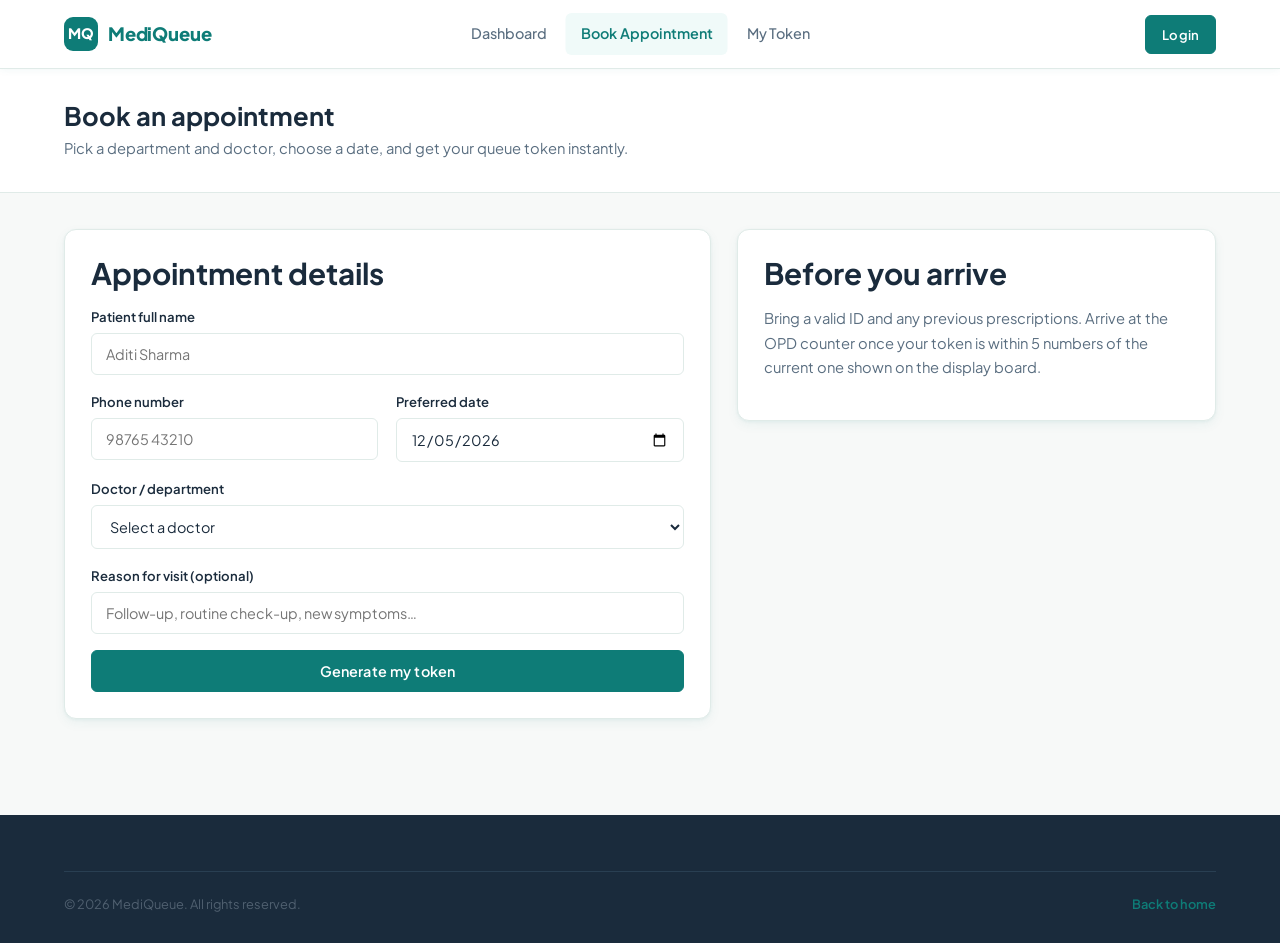
==== book-appointment.html @ f5f32c9e "Initial Commit" ====
<!DOCTYPE html>
<html lang="en">
<head>
<meta charset="UTF-8">
<meta name="viewport" content="width=device-width, initial-scale=1.0">
<title>Book Appointment — MediQueue</title>
<link rel="preconnect" href="https://fonts.googleapis.com">
<link href="https://fonts.googleapis.com/css2?family=IBM+Plex+Mono:wght@500;600;700&family=IBM+Plex+Sans:wght@400;500;600;700&display=swap" rel="stylesheet">
<link rel="stylesheet" href="styles.css">
</head>
<body>

<header class="navbar">
  <div class="container nav-inner">
    <a href="index.html" class="logo">
      <span class="logo-mark">MQ</span>
      MediQueue
    </a>
    <button class="nav-toggle" aria-label="Toggle navigation">
      <svg viewBox="0 0 24 24" fill="none" stroke="currentColor" stroke-width="2"><line x1="3" y1="6" x2="21" y2="6"/><line x1="3" y1="12" x2="21" y2="12"/><line x1="3" y1="18" x2="21" y2="18"/></svg>
    </button>
    <ul class="nav-links">
      <li><a href="dashboard.html">Dashboard</a></li>
      <li><a href="book-appointment.html" class="active">Book Appointment</a></li>
      <li><a href="my-token.html">My Token</a></li>
    </ul>
    <div class="nav-cta">
      <a href="settings.html" class="nav-icon-btn" aria-label="Settings" title="Settings">
        <svg viewBox="0 0 24 24" fill="none" stroke="currentColor" stroke-width="2"><path d="M12 15a3 3 0 100-6 3 3 0 000 6z"/><path d="M19.4 15a1.65 1.65 0 00.33 1.82l.06.06a2 2 0 11-2.83 2.83l-.06-.06a1.65 1.65 0 00-1.82-.33 1.65 1.65 0 00-1 1.51V21a2 2 0 11-4 0v-.09a1.65 1.65 0 00-1-1.51 1.65 1.65 0 00-1.82.33l-.06.06a2 2 0 11-2.83-2.83l.06-.06a1.65 1.65 0 00.33-1.82 1.65 1.65 0 00-1.51-1H3a2 2 0 110-4h.09a1.65 1.65 0 001.51-1 1.65 1.65 0 00-.33-1.82l-.06-.06a2 2 0 112.83-2.83l.06.06a1.65 1.65 0 001.82.33H9a1.65 1.65 0 001-1.51V3a2 2 0 114 0v.09a1.65 1.65 0 001 1.51 1.65 1.65 0 001.82-.33l.06-.06a2 2 0 112.83 2.83l-.06.06a1.65 1.65 0 00-.33 1.82V9a1.65 1.65 0 001.51 1H21a2 2 0 110 4h-.09a1.65 1.65 0 00-1.51 1z"/></svg>
      </a>
      <a href="login.html" class="btn btn-primary btn-sm">Login</a>
    </div>
  </div>
</header>

<div class="app-header">
  <div class="container">
    <h1>Book an appointment</h1>
    <p>Pick a department and doctor, choose a date, and get your queue token instantly.</p>
  </div>
</div>

<div class="app-body">
  <div class="container two-col">

    <div class="panel-card">
      <h2>Appointment details</h2>
      <form id="book-appointment-form">
        <div class="field">
          <label for="patient-name">Patient full name</label>
          <input type="text" id="patient-name" placeholder="Aditi Sharma" required>
        </div>

        <div class="form-grid">
          <div class="field">
            <label for="patient-phone">Phone number</label>
            <input type="tel" id="patient-phone" placeholder="98765 43210">
          </div>
          <div class="field">
            <label for="appointment-date">Preferred date</label>
            <input type="date" id="appointment-date" required>
          </div>
        </div>

        <div class="field">
          <label for="doctor-select">Doctor / department</label>
          <select id="doctor-select" required>
            <option value="">Select a doctor</option>
            <option data-dept="Cardiology">Dr. Anjali Rao — Cardiology</option>
            <option data-dept="Orthopaedics">Dr. Sameer Khanna — Orthopaedics</option>
            <option data-dept="Pediatrics">Dr. Meera Iyer — Pediatrics</option>
            <option data-dept="General Medicine">Dr. Rohan Verma — General Medicine</option>
            <option data-dept="Dermatology">Dr. Nisha Pillai — Dermatology</option>
            <option data-dept="Neurology">Dr. Arjun Kapoor — Neurology</option>
          </select>
        </div>

        <div class="field">
          <label for="visit-reason">Reason for visit (optional)</label>
          <input type="text" id="visit-reason" placeholder="Follow-up, routine check-up, new symptoms…">
        </div>

        <button type="submit" class="btn btn-primary btn-block">Generate my token</button>
      </form>
    </div>

    <div>
      <div id="token-result" class="panel-card" style="display:none;">
        <h2>Your token is ready</h2>
        <div class="token-display">
          <div class="label">QUEUE TOKEN</div>
          <div class="code" id="token-result-code">—</div>
          <div class="sub" id="token-result-doctor">—</div>
          <div class="sub" id="token-result-date">—</div>
        </div>
        <p style="margin-top:16px; font-size:0.85rem;">Keep this token handy — you can look it up any time from the <a href="my-token.html" class="link-teal">My Token</a> page.</p>
      </div>

      <div class="panel-card">
        <h2>Before you arrive</h2>
        <p style="font-size:0.92rem;">Bring a valid ID and any previous prescriptions. Arrive at the OPD counter once your token is within 5 numbers of the current one shown on the display board.</p>
      </div>
    </div>

  </div>
</div>

<footer>
  <div class="container">
    <div class="footer-bottom">
      <span>© 2026 MediQueue. All rights reserved.</span>
      <span><a href="index.html" class="link-teal">Back to home</a></span>
    </div>
  </div>
</footer>

<script src="script.js"></script>
</body>
</html>
---- styles.css ----
/* =========================================================
   MediQueue — Hospital Queue Management System
   Theme: Light Hospitality · Medical Trust
   Palette: Medical Teal + Warm Sage + Soft Amber
   Font: Plus Jakarta Sans (Google Fonts)
   ========================================================= */

@import url('https://fonts.googleapis.com/css2?family=Plus+Jakarta+Sans:wght@300;400;500;600;700;800&display=swap');

:root {
  /* Core Palette */
  --teal:        #0E7C77;
  --teal-dark:   #085E5A;
  --teal-mid:    #17958F;
  --teal-light:  #E6F4F3;
  --teal-soft:   #F0FAF9;
  --sage:        #4CAF8A;
  --sage-light:  #EAF7F0;
  --amber:       #E8A123;
  --amber-dark:  #C07C0A;
  --amber-light: #FEF3DC;
  --ink:         #1A2B3C;
  --ink-70:      rgba(26,43,60,0.70);
  --slate:       #5A6E80;
  --slate-light: #8FA0AE;
  --paper:       #F7F9F8;
  --panel:       #FFFFFF;
  --line:        #E0EBE8;
  --line-dark:   #C8DAD6;
  --danger:      #C0392B;
  --danger-light:#FDECEA;
  --success:     #1E7E5A;
  --success-light:#E6F7EF;

  /* Typography */
  --font: 'Plus Jakarta Sans', -apple-system, BlinkMacSystemFont, 'Segoe UI', sans-serif;

  /* Radii */
  --r-s: 6px;
  --r-m: 12px;
  --r-l: 20px;

  /* Shadows */
  --shadow-sm:   0 1px 3px rgba(14,124,119,0.06), 0 4px 12px rgba(14,124,119,0.06);
  --shadow-md:   0 4px 8px rgba(14,124,119,0.08), 0 16px 32px rgba(14,124,119,0.08);
  --shadow-card: 0 2px 4px rgba(26,43,60,0.05), 0 8px 24px rgba(26,43,60,0.06);
}

/* ===== Reset ===== */
*, *::before, *::after { box-sizing: border-box; }
html { scroll-behavior: smooth; }
body {
  margin: 0;
  background: var(--paper);
  color: var(--ink);
  font-family: var(--font);
  font-size: 15px;
  line-height: 1.6;
  -webkit-font-smoothing: antialiased;
}
img { max-width: 100%; display: block; }
a { color: inherit; text-decoration: none; }
button { font-family: var(--font); }

h1, h2, h3, h4 {
  font-family: var(--font);
  font-weight: 700;
  line-height: 1.2;
  margin: 0 0 0.5em;
  color: var(--ink);
}
h1 { font-size: clamp(1.7rem, 3.5vw, 2.4rem); }
h2 { font-size: clamp(1.35rem, 2.5vw, 1.85rem); }
h3 { font-size: 1.1rem; }
h4 { font-size: 0.95rem; }

p { margin: 0 0 1em; color: var(--slate); max-width: 64ch; line-height: 1.65; }

.container {
  width: 100%;
  max-width: 1200px;
  margin: 0 auto;
  padding: 0 24px;
}

:focus-visible { outline: 2px solid var(--teal); outline-offset: 3px; }

/* ===== Buttons ===== */
.btn {
  display: inline-flex;
  align-items: center;
  justify-content: center;
  gap: 8px;
  font-family: var(--font);
  font-weight: 600;
  font-size: 0.9rem;
  padding: 11px 22px;
  border-radius: var(--r-s);
  border: 1.5px solid transparent;
  cursor: pointer;
  transition: transform 0.12s ease, background 0.15s, box-shadow 0.15s, border-color 0.15s;
  letter-spacing: 0.01em;
  white-space: nowrap;
}
.btn:active { transform: translateY(1px); }
.btn svg { width: 16px; height: 16px; flex-shrink: 0; }

.btn-primary  { background: var(--teal); color: #fff; border-color: var(--teal); }
.btn-primary:hover  { background: var(--teal-dark); border-color: var(--teal-dark); box-shadow: 0 4px 12px rgba(14,124,119,0.25); }

.btn-secondary { background: var(--amber); color: var(--ink); border-color: var(--amber); }
.btn-secondary:hover { background: var(--amber-dark); border-color: var(--amber-dark); box-shadow: 0 4px 12px rgba(232,161,35,0.3); }

.btn-outline { background: transparent; color: var(--teal); border-color: var(--teal); }
.btn-outline:hover { background: var(--teal-light); }

.btn-outline-white { background: transparent; color: #fff; border-color: rgba(255,255,255,0.6); }
.btn-outline-white:hover { background: rgba(255,255,255,0.12); border-color: #fff; }

.btn-ghost { background: transparent; color: var(--slate); border-color: var(--line); }
.btn-ghost:hover { background: var(--paper); border-color: var(--line-dark); color: var(--ink); }

.btn-danger { background: var(--danger); color: #fff; border-color: var(--danger); }
.btn-danger:hover { background: #a53020; }

.btn-block { width: 100%; }
.btn-sm { padding: 8px 16px; font-size: 0.82rem; }
.btn-lg { padding: 14px 28px; font-size: 0.96rem; }

/* ===== Navbar ===== */
.navbar {
  position: sticky;
  top: 0;
  z-index: 100;
  background: #fff;
  border-bottom: 1px solid var(--line);
  box-shadow: 0 1px 8px rgba(14,124,119,0.06);
}
.nav-inner {
  display: flex;
  align-items: center;
  justify-content: space-between;
  height: 68px;
}
.logo {
  display: flex;
  align-items: center;
  gap: 10px;
  font-weight: 800;
  font-size: 1.15rem;
  color: var(--teal);
  letter-spacing: -0.01em;
}
.logo-mark {
  width: 34px; height: 34px;
  border-radius: 9px;
  background: var(--teal);
  color: #fff;
  display: flex; align-items: center; justify-content: center;
  font-weight: 800;
  font-size: 0.9rem;
  flex-shrink: 0;
}
.nav-links {
  display: flex;
  gap: 4px;
  list-style: none;
  margin: 0; padding: 0;
  position: absolute;
  left: 50%; transform: translateX(-50%);
}
.nav-links a {
  color: var(--slate);
  font-size: 0.9rem;
  font-weight: 500;
  padding: 9px 15px;
  border-radius: var(--r-s);
  transition: background 0.15s, color 0.15s;
  display: block;
}
.nav-links a:hover, .nav-links a.active {
  color: var(--teal);
  background: var(--teal-soft);
}
.nav-links a.active { font-weight: 600; }
.nav-cta { display: flex; align-items: center; gap: 10px; }
.nav-user-badge {
  display: flex; align-items: center; gap: 8px;
  background: var(--teal-soft);
  border: 1px solid var(--teal-light);
  border-radius: 999px;
  padding: 5px 12px 5px 6px;
  font-size: 0.82rem;
  font-weight: 600;
  color: var(--teal);
}
.nav-user-badge .avatar-sm {
  width: 24px; height: 24px;
  border-radius: 50%;
  background: var(--teal);
  color: #fff;
  font-size: 0.7rem;
  font-weight: 700;
  display: flex; align-items: center; justify-content: center;
}
.nav-toggle {
  display: none;
  background: none; border: none;
  color: var(--ink); cursor: pointer;
  padding: 6px;
  border-radius: var(--r-s);
}
.nav-toggle svg { width: 24px; height: 24px; display: block; }
.nav-toggle:hover { background: var(--paper); }

@media (max-width: 880px) {
  .nav-links {
    position: fixed;
    top: 68px; left: 0; right: 0;
    transform: none;
    flex-direction: column;
    background: #fff;
    border-bottom: 1px solid var(--line);
    box-shadow: var(--shadow-md);
    display: none;
    padding: 12px 16px 20px;
    z-index: 99;
    gap: 2px;
  }
  .nav-links.open { display: flex; }
  .nav-toggle { display: block; }
}

/* ===== Hero ===== */
.hero {
  background: linear-gradient(135deg, var(--teal-dark) 0%, var(--teal) 55%, var(--teal-mid) 100%);
  color: #fff;
  padding: 88px 0 100px;
  position: relative;
  overflow: hidden;
}
.hero::before {
  content: '';
  position: absolute;
  inset: 0;
  background: url("data:image/svg+xml,%3Csvg width='60' height='60' viewBox='0 0 60 60' xmlns='http://www.w3.org/2000/svg'%3E%3Cg fill='none' fill-rule='evenodd'%3E%3Cg fill='%23ffffff' fill-opacity='0.03'%3E%3Cpath d='M36 34v-4h-2v4h-4v2h4v4h2v-4h4v-2h-4zm0-30V0h-2v4h-4v2h4v4h2V6h4V4h-4zM6 34v-4H4v4H0v2h4v4h2v-4h4v-2H6zM6 4V0H4v4H0v2h4v4h2V6h4V4H6z'/%3E%3C/g%3E%3C/g%3E%3C/svg%3E");
}
.hero-grid {
  display: grid;
  grid-template-columns: 1.1fr 0.9fr;
  gap: 60px;
  align-items: center;
  position: relative;
}
.hero-eyebrow {
  display: inline-flex;
  align-items: center;
  gap: 8px;
  background: rgba(255,255,255,0.12);
  border: 1px solid rgba(255,255,255,0.2);
  border-radius: 999px;
  padding: 5px 14px;
  font-size: 0.78rem;
  font-weight: 600;
  letter-spacing: 0.04em;
  text-transform: uppercase;
  color: rgba(255,255,255,0.9);
  margin-bottom: 22px;
}
.hero h1 {
  color: #fff;
  font-size: clamp(2rem, 4vw, 3rem);
  font-weight: 800;
  line-height: 1.13;
  max-width: 14ch;
  margin-bottom: 18px;
}
.hero h1 span { color: var(--amber); }
.hero .lead {
  color: rgba(255,255,255,0.8);
  font-size: 1rem;
  max-width: 46ch;
  margin-bottom: 32px;
}
.hero-actions { display: flex; gap: 14px; flex-wrap: wrap; }

/* Queue board widget in hero */
.board {
  background: rgba(255,255,255,0.10);
  backdrop-filter: blur(12px);
  border: 1px solid rgba(255,255,255,0.20);
  border-radius: var(--r-m);
  padding: 24px;
  overflow: hidden;
}
.board-header {
  display: flex;
  justify-content: space-between;
  align-items: center;
  margin-bottom: 16px;
  padding-bottom: 12px;
  border-bottom: 1px solid rgba(255,255,255,0.15);
}
.board-label {
  font-size: 0.72rem;
  font-weight: 700;
  letter-spacing: 0.08em;
  text-transform: uppercase;
  color: rgba(255,255,255,0.6);
}
.board-live {
  display: flex; align-items: center; gap: 6px;
  font-size: 0.72rem; font-weight: 600; color: #6EE7B7;
}
.board-live::before {
  content: '';
  width: 7px; height: 7px;
  border-radius: 50%;
  background: #6EE7B7;
  animation: blink 1.4s ease-in-out infinite;
}
@keyframes blink {
  0%,100% { opacity: 1; } 50% { opacity: 0.3; }
}
.board-row {
  display: flex;
  align-items: center;
  justify-content: space-between;
  padding: 12px 0;
  border-top: 1px solid rgba(255,255,255,0.08);
}
.board-row:first-of-type { border-top: none; padding-top: 0; }
.token-chip {
  font-weight: 700;
  font-size: 1.4rem;
  color: var(--amber);
  letter-spacing: 0.02em;
  font-variant-numeric: tabular-nums;
}
.token-meta { text-align: right; }
.token-dept { color: #fff; font-size: 0.85rem; font-weight: 600; }
.token-status { font-size: 0.75rem; color: rgba(255,255,255,0.55); margin-top: 2px; }
.token-status.serving { color: #6EE7B7; }
.token-status.next { color: var(--amber); }

/* ===== How it works ===== */
.steps {
  display: grid;
  grid-template-columns: repeat(4, 1fr);
  gap: 20px;
}
.step-card {
  background: var(--panel);
  border: 1px solid var(--line);
  border-radius: var(--r-m);
  padding: 28px 22px;
  box-shadow: var(--shadow-sm);
  position: relative;
  overflow: hidden;
  transition: transform 0.2s, box-shadow 0.2s;
}
.step-card:hover { transform: translateY(-3px); box-shadow: var(--shadow-md); }
.step-card::before {
  content: '';
  position: absolute;
  top: 0; left: 0; right: 0;
  height: 3px;
  background: linear-gradient(90deg, var(--teal), var(--sage));
}
.step-num {
  width: 40px; height: 40px;
  border-radius: 50%;
  background: var(--teal-light);
  color: var(--teal);
  font-weight: 800;
  font-size: 0.85rem;
  display: flex; align-items: center; justify-content: center;
  margin-bottom: 16px;
}
.step-card h3 { font-size: 1rem; margin-bottom: 8px; color: var(--ink); }
.step-card p { font-size: 0.88rem; margin: 0; }

/* ===== Sections ===== */
section { padding: 80px 0; }
.section-label {
  display: inline-flex;
  align-items: center;
  gap: 8px;
  font-size: 0.75rem;
  font-weight: 700;
  letter-spacing: 0.08em;
  text-transform: uppercase;
  color: var(--teal);
  margin-bottom: 10px;
}
.section-label::before {
  content: '';
  width: 20px; height: 2px;
  background: var(--teal);
  border-radius: 2px;
}
.section-head { margin-bottom: 48px; }
.section-head h2 { color: var(--ink); }
.section-head p { font-size: 1rem; max-width: 56ch; }

.bg-soft { background: var(--paper); }
.bg-teal-soft { background: var(--teal-soft); }
.bg-white { background: #fff; border-top: 1px solid var(--line); border-bottom: 1px solid var(--line); }

/* ===== Doctor Cards ===== */
.doctor-grid {
  display: grid;
  grid-template-columns: repeat(3, 1fr);
  gap: 24px;
}
.doctor-card {
  background: var(--panel);
  border: 1px solid var(--line);
  border-radius: var(--r-m);
  overflow: hidden;
  box-shadow: var(--shadow-card);
  cursor: pointer;
  transition: transform 0.2s, box-shadow 0.2s;
}
.doctor-card:hover { transform: translateY(-4px); box-shadow: var(--shadow-md); }
.doctor-photo {
  height: 180px;
  display: flex; align-items: center; justify-content: center;
  font-weight: 800;
  font-size: 2.2rem;
  position: relative;
}
.doctor-photo.c1 { background: linear-gradient(135deg,#E0F2F1,#B2DFDB); color: var(--teal); }
.doctor-photo.c2 { background: linear-gradient(135deg,#FFF3E0,#FFE0B2); color: #C07C0A; }
.doctor-photo.c3 { background: linear-gradient(135deg,#E8F5E9,#C8E6C9); color: #2E7D32; }
.doctor-photo.c4 { background: linear-gradient(135deg,#EDE7F6,#D1C4E9); color: #5E35B1; }
.doctor-photo.c5 { background: linear-gradient(135deg,#FCE4EC,#F8BBD9); color: #AD1457; }
.doctor-photo.c6 { background: linear-gradient(135deg,#E1F5FE,#B3E5FC); color: #0277BD; }
.doctor-avail-badge {
  position: absolute; top: 12px; right: 12px;
  background: rgba(255,255,255,0.85);
  backdrop-filter: blur(4px);
  border-radius: 999px;
  padding: 3px 10px;
  font-size: 0.7rem;
  font-weight: 600;
  color: var(--success);
  border: 1px solid rgba(30,126,90,0.2);
}
.doctor-body { padding: 18px 20px 20px; }
.doctor-name { font-size: 1rem; font-weight: 700; color: var(--ink); margin-bottom: 2px; }
.doctor-spec { font-size: 0.82rem; color: var(--teal); font-weight: 600; margin-bottom: 10px; }
.doctor-card-desc { font-size: 0.83rem; color: var(--slate); line-height: 1.5; margin-bottom: 12px; }
.doctor-meta {
  display: flex; flex-wrap: wrap; gap: 6px 14px;
  font-size: 0.78rem; color: var(--slate-light);
  border-top: 1px solid var(--line);
  padding-top: 10px;
}
.doctor-meta span { display: flex; align-items: center; gap: 5px; }

/* ===== Doctor Modal ===== */
.modal-overlay {
  position: fixed; inset: 0;
  background: rgba(26,43,60,0.45);
  backdrop-filter: blur(4px);
  display: none;
  align-items: center; justify-content: center;
  padding: 20px;
  z-index: 200;
  animation: fadeIn 0.2s ease;
}
.modal-overlay.open { display: flex; }
@keyframes fadeIn { from { opacity: 0; } to { opacity: 1; } }
.modal-card {
  background: var(--panel);
  border-radius: var(--r-l);
  max-width: 500px; width: 100%;
  box-shadow: 0 24px 64px rgba(26,43,60,0.25);
  overflow: hidden;
  animation: slideUp 0.25s ease;
}
@keyframes slideUp { from { transform: translateY(16px); opacity: 0; } to { transform: translateY(0); opacity: 1; } }
.modal-photo {
  height: 140px;
  display: flex; align-items: center; justify-content: center;
  font-weight: 800; font-size: 3rem;
}
.modal-body { padding: 24px 28px 28px; position: relative; }
.modal-close {
  position: absolute; top: -110px; right: 14px;
  width: 32px; height: 32px;
  border-radius: 50%;
  background: rgba(255,255,255,0.18);
  border: none; color: #fff;
  display: flex; align-items: center; justify-content: center;
  cursor: pointer; z-index: 2;
  transition: background 0.15s;
}
.modal-close:hover { background: rgba(255,255,255,0.3); }
.modal-close svg { width: 16px; height: 16px; }
.modal-doctor-name { font-size: 1.2rem; font-weight: 700; margin-bottom: 2px; }
.modal-doctor-spec { color: var(--teal); font-weight: 600; font-size: 0.88rem; margin-bottom: 14px; }
.modal-bio { font-size: 0.88rem; color: var(--slate); margin-bottom: 16px; }
.modal-meta { display: flex; flex-wrap: wrap; gap: 8px; margin-bottom: 18px; }
.modal-tag {
  background: var(--teal-light);
  color: var(--teal);
  border-radius: 999px;
  padding: 4px 12px;
  font-size: 0.76rem;
  font-weight: 600;
}
.modal-actions { display: flex; gap: 10px; }

/* ===== Testimonials ===== */
.testimonial-grid {
  display: grid;
  grid-template-columns: repeat(3, 1fr);
  gap: 24px;
}
.testimonial-card {
  background: var(--panel);
  border: 1px solid var(--line);
  border-radius: var(--r-m);
  padding: 28px;
  box-shadow: var(--shadow-sm);
  position: relative;
}
.testimonial-card::before {
  content: '"';
  position: absolute;
  top: 14px; right: 20px;
  font-size: 5rem;
  color: var(--teal-light);
  line-height: 1;
  font-weight: 800;
}
.stars { color: var(--amber); font-size: 0.85rem; margin-bottom: 12px; letter-spacing: 2px; }
.testimonial-quote { font-size: 0.93rem; color: var(--ink); line-height: 1.65; margin-bottom: 18px; }
.testimonial-person { display: flex; align-items: center; gap: 12px; }
.avatar {
  width: 40px; height: 40px;
  border-radius: 50%;
  background: var(--teal);
  color: #fff;
  display: flex; align-items: center; justify-content: center;
  font-weight: 700; font-size: 0.82rem;
  flex-shrink: 0;
}
.person-name { font-weight: 700; font-size: 0.88rem; color: var(--ink); }
.person-role { font-size: 0.78rem; color: var(--slate-light); }

/* ===== CTA Band ===== */
.cta-band {
  background: linear-gradient(135deg, var(--teal-dark), var(--teal));
  color: #fff;
  padding: 72px 0;
  text-align: center;
  position: relative;
  overflow: hidden;
}
.cta-band::before {
  content: '';
  position: absolute; inset: 0;
  background: url("data:image/svg+xml,%3Csvg width='60' height='60' viewBox='0 0 60 60' xmlns='http://www.w3.org/2000/svg'%3E%3Cg fill='none' fill-rule='evenodd'%3E%3Cg fill='%23ffffff' fill-opacity='0.04'%3E%3Cpath d='M36 34v-4h-2v4h-4v2h4v4h2v-4h4v-2h-4zm0-30V0h-2v4h-4v2h4v4h2V6h4V4h-4zM6 34v-4H4v4H0v2h4v4h2v-4h4v-2H6zM6 4V0H4v4H0v2h4v4h2V6h4V4H6z'/%3E%3C/g%3E%3C/g%3E%3C/svg%3E");
}
.cta-band h2 { color: #fff; margin-bottom: 12px; font-size: clamp(1.4rem,2.5vw,2rem); position: relative; }
.cta-band p { color: rgba(255,255,255,0.78); margin: 0 auto 28px; position: relative; }
.cta-band .btn { position: relative; }

/* ===== Footer ===== */
footer {
  background: var(--ink);
  color: #A9B7C4;
  padding: 56px 0 28px;
}
.footer-grid {
  display: grid;
  grid-template-columns: 1.4fr 1fr 1fr 1.2fr;
  gap: 36px;
  margin-bottom: 40px;
}
.footer-brand .logo { color: #fff; margin-bottom: 14px; }
.footer-brand p { color: #6E8599; font-size: 0.88rem; max-width: 28ch; }
.footer-col h4 {
  color: #fff;
  font-size: 0.82rem;
  font-weight: 700;
  letter-spacing: 0.05em;
  text-transform: uppercase;
  margin-bottom: 16px;
}
.footer-col ul { list-style: none; margin: 0; padding: 0; display: flex; flex-direction: column; gap: 10px; }
.footer-col li { font-size: 0.88rem; }
.footer-col a { color: #8FA0AE; transition: color 0.15s; }
.footer-col a:hover { color: #fff; }
.footer-col li:not(:has(a)) { color: #6E8599; }
.footer-bottom {
  border-top: 1px solid #293F52;
  padding-top: 22px;
  display: flex; justify-content: space-between; flex-wrap: wrap; gap: 10px;
  font-size: 0.8rem; color: #506070;
}
.footer-tag { color: var(--amber); font-weight: 600; font-size: 0.75rem; }

/* ===== Auth Pages ===== */
.auth-shell {
  min-height: calc(100vh - 68px);
  display: flex;
  align-items: stretch;
}
.auth-visual {
  flex: 0 0 42%;
  background: linear-gradient(160deg, var(--teal-dark) 0%, var(--teal) 100%);
  color: #fff;
  padding: 64px 48px;
  display: flex;
  flex-direction: column;
  justify-content: center;
  gap: 32px;
  position: relative;
  overflow: hidden;
}
.auth-visual::before {
  content: '';
  position: absolute; inset: 0;
  background: url("data:image/svg+xml,%3Csvg width='60' height='60' viewBox='0 0 60 60' xmlns='http://www.w3.org/2000/svg'%3E%3Cg fill='none' fill-rule='evenodd'%3E%3Cg fill='%23ffffff' fill-opacity='0.04'%3E%3Cpath d='M36 34v-4h-2v4h-4v2h4v4h2v-4h4v-2h-4zm0-30V0h-2v4h-4v2h4v4h2V6h4V4h-4zM6 34v-4H4v4H0v2h4v4h2v-4h4v-2H6zM6 4V0H4v4H0v2h4v4h2V6h4V4H6z'/%3E%3C/g%3E%3C/g%3E%3C/svg%3E");
}
.auth-visual > * { position: relative; }
.auth-visual h2 { color: #fff; font-size: 1.7rem; max-width: 18ch; font-weight: 800; }
.auth-visual p { color: rgba(255,255,255,0.75); font-size: 0.93rem; max-width: 32ch; }
.auth-visual .board { background: rgba(255,255,255,0.10); }
.auth-badge {
  display: inline-flex;
  align-items: center;
  gap: 8px;
  background: rgba(255,255,255,0.12);
  border: 1px solid rgba(255,255,255,0.2);
  border-radius: 999px;
  padding: 5px 14px;
  font-size: 0.75rem;
  font-weight: 700;
  letter-spacing: 0.06em;
  text-transform: uppercase;
}
.auth-form-side {
  flex: 1;
  display: flex;
  align-items: center;
  justify-content: center;
  padding: 56px 24px;
  background: var(--paper);
}
.auth-card { width: 100%; max-width: 440px; }
.auth-card h1 { font-size: 1.55rem; margin-bottom: 6px; }
.auth-card > p { margin-bottom: 28px; font-size: 0.92rem; }

/* Role tabs */
.role-tabs {
  display: flex;
  background: var(--teal-light);
  border-radius: var(--r-s);
  padding: 4px;
  margin-bottom: 28px;
  gap: 4px;
}
.role-tab {
  flex: 1;
  text-align: center;
  padding: 9px 0;
  border-radius: 4px;
  font-weight: 600;
  font-size: 0.87rem;
  color: var(--teal);
  cursor: pointer;
  border: none;
  background: transparent;
  font-family: var(--font);
  transition: background 0.15s, color 0.15s, box-shadow 0.15s;
}
.role-tab.active {
  background: var(--teal);
  color: #fff;
  box-shadow: 0 2px 8px rgba(14,124,119,0.25);
}

/* Form fields */
.field { margin-bottom: 16px; }
.field label {
  display: block;
  font-size: 0.82rem;
  font-weight: 600;
  color: var(--ink);
  margin-bottom: 6px;
}
.field input,
.field select,
.field textarea {
  width: 100%;
  padding: 11px 14px;
  border: 1.5px solid var(--line);
  border-radius: var(--r-s);
  background: #fff;
  font-family: var(--font);
  font-size: 0.9rem;
  color: var(--ink);
  transition: border-color 0.15s, box-shadow 0.15s;
  outline: none;
}
.field input:focus,
.field select:focus,
.field textarea:focus {
  border-color: var(--teal);
  box-shadow: 0 0 0 3px rgba(14,124,119,0.12);
}
.field textarea { resize: vertical; min-height: 90px; }
.field-hint { font-size: 0.76rem; color: var(--slate-light); margin-top: 5px; }
.field-error { font-size: 0.76rem; color: var(--danger); margin-top: 5px; display: none; }
.field.has-error input,
.field.has-error select,
.field.has-error textarea { border-color: var(--danger); }
.field.has-error .field-error { display: block; }

/* Strength bar */
.pw-strength-wrap { margin-top: 6px; }
.pw-strength-bar {
  height: 3px;
  border-radius: 2px;
  background: var(--line);
  overflow: hidden;
  margin-bottom: 4px;
}
.pw-strength-fill {
  height: 100%;
  border-radius: 2px;
  width: 0;
  transition: width 0.3s, background 0.3s;
}
.pw-strength-label { font-size: 0.72rem; color: var(--slate-light); }

/* Row layout */
.row-between { display: flex; justify-content: space-between; align-items: center; margin-bottom: 20px; font-size: 0.86rem; }
.checkbox-row { display: flex; align-items: center; gap: 8px; color: var(--slate); }
.checkbox-row input[type="checkbox"] { accent-color: var(--teal); }
.link-teal { color: var(--teal); font-weight: 600; }
.link-teal:hover { text-decoration: underline; }
.auth-switch { margin-top: 24px; text-align: center; font-size: 0.88rem; color: var(--slate); }

/* Alerts */
.alert {
  padding: 12px 16px;
  border-radius: var(--r-s);
  font-size: 0.86rem;
  margin-bottom: 18px;
  display: none;
  font-weight: 500;
}
.alert.show { display: flex; align-items: flex-start; gap: 10px; }
.alert-success { background: var(--success-light); color: var(--success); border: 1.5px solid #BDE8D4; }
.alert-error   { background: var(--danger-light);  color: var(--danger);  border: 1.5px solid #F5C6C2; }
.alert-info    { background: var(--teal-light);    color: var(--teal);    border: 1.5px solid #B2D8D6; }
.alert-warn    { background: var(--amber-light);   color: var(--amber-dark); border: 1.5px solid #F8D9A0; }

/* Divider */
.form-divider {
  display: flex; align-items: center; gap: 12px;
  margin: 20px 0;
  color: var(--slate-light);
  font-size: 0.78rem;
}
.form-divider::before,
.form-divider::after { content: ''; flex: 1; height: 1px; background: var(--line); }

/* ===== App Shell ===== */
.app-header {
  background: #fff;
  border-bottom: 1px solid var(--line);
  padding: 32px 0;
}
.app-header h1 { font-size: 1.6rem; margin-bottom: 4px; }
.app-header p { margin: 0; font-size: 0.92rem; }
.app-body { padding: 36px 0 72px; }

/* ===== Stat Cards ===== */
.stat-grid {
  display: grid;
  grid-template-columns: repeat(4, 1fr);
  gap: 18px;
  margin-bottom: 36px;
}
.stat-card {
  background: var(--panel);
  border: 1px solid var(--line);
  border-radius: var(--r-m);
  padding: 20px 22px;
  box-shadow: var(--shadow-sm);
  display: flex;
  flex-direction: column;
  gap: 4px;
  transition: transform 0.2s, box-shadow 0.2s;
}
.stat-card:hover { transform: translateY(-2px); box-shadow: var(--shadow-md); }
.stat-icon {
  width: 38px; height: 38px;
  border-radius: 10px;
  background: var(--teal-light);
  color: var(--teal);
  display: flex; align-items: center; justify-content: center;
  margin-bottom: 10px;
}
.stat-icon svg { width: 20px; height: 20px; }
.stat-value {
  font-size: 1.7rem;
  font-weight: 800;
  color: var(--ink);
  line-height: 1;
  font-variant-numeric: tabular-nums;
}
.stat-label { font-size: 0.8rem; color: var(--slate); font-weight: 500; }
.stat-card.accent .stat-value { color: var(--teal); }
.stat-card.amber .stat-icon { background: var(--amber-light); color: var(--amber-dark); }
.stat-card.amber .stat-value { color: var(--amber-dark); }

/* ===== Panel Card ===== */
.panel-card {
  background: var(--panel);
  border: 1px solid var(--line);
  border-radius: var(--r-m);
  padding: 26px;
  margin-bottom: 24px;
  box-shadow: var(--shadow-sm);
}
.panel-card-header {
  display: flex;
  justify-content: space-between;
  align-items: center;
  margin-bottom: 18px;
}
.panel-card-header h2 { font-size: 1.05rem; margin: 0; }

/* ===== Table ===== */
.table { width: 100%; border-collapse: collapse; }
.table th, .table td {
  text-align: left;
  padding: 12px 12px;
  border-bottom: 1px solid var(--line);
  font-size: 0.86rem;
}
.table th {
  color: var(--slate);
  font-weight: 600;
  font-size: 0.75rem;
  text-transform: uppercase;
  letter-spacing: 0.05em;
  background: var(--paper);
}
.table td { color: var(--ink); }
.table tbody tr { transition: background 0.12s; }
.table tbody tr:hover { background: var(--teal-soft); }
.table tbody tr:last-child td { border-bottom: none; }

/* Status Pills */
.pill {
  display: inline-flex;
  align-items: center;
  gap: 5px;
  padding: 3px 10px;
  border-radius: 999px;
  font-size: 0.74rem;
  font-weight: 600;
}
.pill::before { content: ''; width: 6px; height: 6px; border-radius: 50%; }
.pill-waiting  { background: var(--amber-light);   color: var(--amber-dark);  }
.pill-waiting::before  { background: var(--amber); }
.pill-serving  { background: var(--teal-light);    color: var(--teal);        }
.pill-serving::before  { background: var(--teal); animation: blink 1.4s infinite; }
.pill-done     { background: var(--success-light); color: var(--success);     }
.pill-done::before     { background: var(--success); }
.pill-cancelled{ background: var(--danger-light);  color: var(--danger);      }
.pill-cancelled::before{ background: var(--danger); }

/* ===== Layout helpers ===== */
.two-col { display: grid; grid-template-columns: 1.35fr 1fr; gap: 26px; align-items: start; }
.form-grid { display: grid; grid-template-columns: 1fr 1fr; gap: 0 18px; }

/* ===== Token Display ===== */
.token-display-card {
  background: linear-gradient(135deg, var(--teal-dark), var(--teal));
  border-radius: var(--r-m);
  padding: 32px 24px;
  color: #fff;
  text-align: center;
  position: relative;
  overflow: hidden;
  box-shadow: 0 8px 24px rgba(14,124,119,0.30);
}
.token-display-card::before {
  content: '';
  position: absolute; inset: 0;
  background: url("data:image/svg+xml,%3Csvg width='60' height='60' viewBox='0 0 60 60' xmlns='http://www.w3.org/2000/svg'%3E%3Cg fill='none' fill-rule='evenodd'%3E%3Cg fill='%23ffffff' fill-opacity='0.04'%3E%3Cpath d='M36 34v-4h-2v4h-4v2h4v4h2v-4h4v-2h-4zm0-30V0h-2v4h-4v2h4v4h2V6h4V4h-4zM6 34v-4H4v4H0v2h4v4h2v-4h4v-2H6zM6 4V0H4v4H0v2h4v4h2V6h4V4H6z'/%3E%3C/g%3E%3C/g%3E%3C/svg%3E");
}
.token-display-card > * { position: relative; }
.token-eyebrow {
  font-size: 0.7rem;
  font-weight: 700;
  letter-spacing: 0.1em;
  text-transform: uppercase;
  color: rgba(255,255,255,0.6);
  margin-bottom: 8px;
}
.token-number {
  font-size: 3rem;
  font-weight: 800;
  color: var(--amber);
  letter-spacing: 0.04em;
  font-variant-numeric: tabular-nums;
  line-height: 1;
  margin-bottom: 8px;
}
.token-sub { font-size: 0.85rem; color: rgba(255,255,255,0.75); }

/* ===== My Token Active Card ===== */
.active-token-banner {
  background: linear-gradient(135deg, var(--teal-dark), var(--teal));
  border-radius: var(--r-m);
  padding: 28px;
  color: #fff;
  display: grid;
  grid-template-columns: 1fr auto;
  gap: 24px;
  align-items: center;
  margin-bottom: 24px;
  box-shadow: 0 6px 20px rgba(14,124,119,0.25);
}
.active-token-info .label-sm {
  font-size: 0.72rem;
  font-weight: 700;
  letter-spacing: 0.08em;
  text-transform: uppercase;
  color: rgba(255,255,255,0.6);
  margin-bottom: 4px;
}
.active-token-info .token-big {
  font-size: 2.2rem;
  font-weight: 800;
  color: var(--amber);
  line-height: 1;
  margin-bottom: 10px;
}
.active-token-info .meta-row {
  display: flex; flex-wrap: wrap; gap: 6px 18px;
  font-size: 0.85rem; color: rgba(255,255,255,0.8);
}
.active-token-info .meta-row span { display: flex; align-items: center; gap: 5px; }
.active-token-actions { display: flex; flex-direction: column; gap: 8px; align-items: flex-end; }

/* ===== Dashboard role badge ===== */
.role-badge {
  display: inline-flex;
  align-items: center;
  gap: 6px;
  background: var(--teal-light);
  color: var(--teal);
  border-radius: 999px;
  padding: 4px 12px;
  font-size: 0.75rem;
  font-weight: 700;
  letter-spacing: 0.04em;
  text-transform: uppercase;
  margin-left: 10px;
  vertical-align: middle;
}
.role-badge.doctor { background: var(--sage-light); color: #2E7D32; }

/* ===== Confirmation dialog ===== */
.dialog-overlay {
  position: fixed; inset: 0;
  background: rgba(26,43,60,0.4);
  backdrop-filter: blur(4px);
  display: none;
  align-items: center; justify-content: center;
  padding: 20px;
  z-index: 300;
}
.dialog-overlay.open { display: flex; }
.dialog-card {
  background: #fff;
  border-radius: var(--r-m);
  padding: 32px;
  max-width: 380px; width: 100%;
  box-shadow: 0 24px 64px rgba(26,43,60,0.2);
  animation: slideUp 0.2s ease;
}
.dialog-icon {
  width: 52px; height: 52px;
  border-radius: 50%;
  background: var(--danger-light);
  color: var(--danger);
  display: flex; align-items: center; justify-content: center;
  margin: 0 auto 18px;
}
.dialog-icon svg { width: 26px; height: 26px; }
.dialog-card h3 { text-align: center; margin-bottom: 8px; }
.dialog-card p { text-align: center; font-size: 0.88rem; margin-bottom: 24px; }
.dialog-actions { display: flex; gap: 10px; }

/* ===== Empty state ===== */
.empty-state {
  text-align: center;
  padding: 56px 20px;
}
.empty-icon {
  width: 64px; height: 64px;
  border-radius: 50%;
  background: var(--teal-light);
  color: var(--teal);
  display: flex; align-items: center; justify-content: center;
  margin: 0 auto 18px;
}
.empty-icon svg { width: 32px; height: 32px; }
.empty-state h3 { color: var(--ink); margin-bottom: 8px; }
.empty-state p { font-size: 0.9rem; margin: 0 auto 20px; }

/* ===== Quick actions sidebar ===== */
.quick-actions { display: flex; flex-direction: column; gap: 10px; }

/* ===== Before You Arrive box ===== */
.info-box {
  background: var(--teal-soft);
  border: 1px solid var(--teal-light);
  border-radius: var(--r-m);
  padding: 20px 22px;
  margin-bottom: 18px;
}
.info-box h4 { color: var(--teal); font-size: 0.92rem; margin-bottom: 8px; }
.info-box ul { margin: 0; padding-left: 18px; display: flex; flex-direction: column; gap: 6px; }
.info-box li { font-size: 0.86rem; color: var(--slate); }

/* ===== Section divider ===== */
.section-divider { border: none; border-top: 1px solid var(--line); margin: 0; }

/* ===== Responsive ===== */
@media (max-width: 1024px) {
  .doctor-grid { grid-template-columns: repeat(2, 1fr); }
}
@media (max-width: 900px) {
  .hero-grid { grid-template-columns: 1fr; }
  .steps { grid-template-columns: repeat(2, 1fr); }
  .testimonial-grid { grid-template-columns: 1fr 1fr; }
  .footer-grid { grid-template-columns: 1fr 1fr; }
  .stat-grid { grid-template-columns: repeat(2, 1fr); }
  .two-col { grid-template-columns: 1fr; }
  .auth-shell { flex-direction: column; }
  .auth-visual { flex: 0 0 auto; padding: 40px 28px; }
}
@media (max-width: 640px) {
  .doctor-grid { grid-template-columns: 1fr; }
  .steps { grid-template-columns: 1fr; }
  .testimonial-grid { grid-template-columns: 1fr; }
  .footer-grid { grid-template-columns: 1fr; }
  .stat-grid { grid-template-columns: 1fr 1fr; }
  .form-grid { grid-template-columns: 1fr; }
  .active-token-banner { grid-template-columns: 1fr; }
}

/* ===== Auxiliary Component Styles ===== */
.btn-teal {
  background: var(--teal);
  color: #fff;
  border-color: var(--teal);
}
.btn-teal:hover {
  background: var(--teal-dark);
  border-color: var(--teal-dark);
  box-shadow: 0 4px 12px rgba(14,124,119,0.25);
}

.eyebrow-plain {
  font-size: 0.78rem;
  font-weight: 700;
  letter-spacing: 0.08em;
  text-transform: uppercase;
  color: rgba(255,255,255,0.7);
  margin-bottom: 12px;
}

.board-title {
  display: flex;
  justify-content: space-between;
  align-items: center;
  margin-bottom: 14px;
  padding-bottom: 10px;
  border-bottom: 1px solid rgba(255,255,255,0.15);
  font-size: 0.72rem;
  font-weight: 700;
  letter-spacing: 0.08em;
  text-transform: uppercase;
  color: rgba(255,255,255,0.6);
}

.token-code {
  font-weight: 700;
  font-size: 1.4rem;
  color: var(--amber);
  letter-spacing: 0.02em;
  font-variant-numeric: tabular-nums;
  font-family: var(--font);
}

.token-status.waiting {
  color: var(--amber);
}

/* Token display card in book-appointment */
.token-display {
  background: linear-gradient(135deg, var(--teal-dark), var(--teal));
  border-radius: var(--r-m);
  padding: 32px 24px;
  color: #fff;
  text-align: center;
  position: relative;
  overflow: hidden;
  box-shadow: 0 8px 24px rgba(14,124,119,0.30);
  margin-top: 14px;
}
.token-display::before {
  content: '';
  position: absolute;
  inset: 0;
  background: url("data:image/svg+xml,%3Csvg width='60' height='60' viewBox='0 0 60 60' xmlns='http://www.w3.org/2000/svg'%3E%3Cg fill='none' fill-rule='evenodd'%3E%3Cg fill='%23ffffff' fill-opacity='0.04'%3E%3Cpath d='M36 34v-4h-2v4h-4v2h4v4h2v-4h4v-2h-4zm0-30V0h-2v4h-4v2h4v4h2V6h4V4h-4zM6 34v-4H4v4H0v2h4v4h2v-4h4v-2H6zM6 4V0H4v4H0v2h4v4h2V6h4V4H6z'/%3E%3C/g%3E%3C/g%3E%3C/svg%3E");
}
.token-display > * {
  position: relative;
}
.token-display .label {
  font-size: 0.72rem;
  font-weight: 700;
  letter-spacing: 0.1em;
  text-transform: uppercase;
  color: rgba(255,255,255,0.7);
  margin-bottom: 8px;
}
.token-display .code {
  font-size: 3.2rem;
  font-weight: 800;
  color: var(--amber);
  letter-spacing: 0.04em;
  font-variant-numeric: tabular-nums;
  line-height: 1.1;
  margin-bottom: 10px;
  font-family: var(--font);
}
.token-display .sub {
  font-size: 0.9rem;
  color: rgba(255,255,255,0.85);
  margin-top: 4px;
}
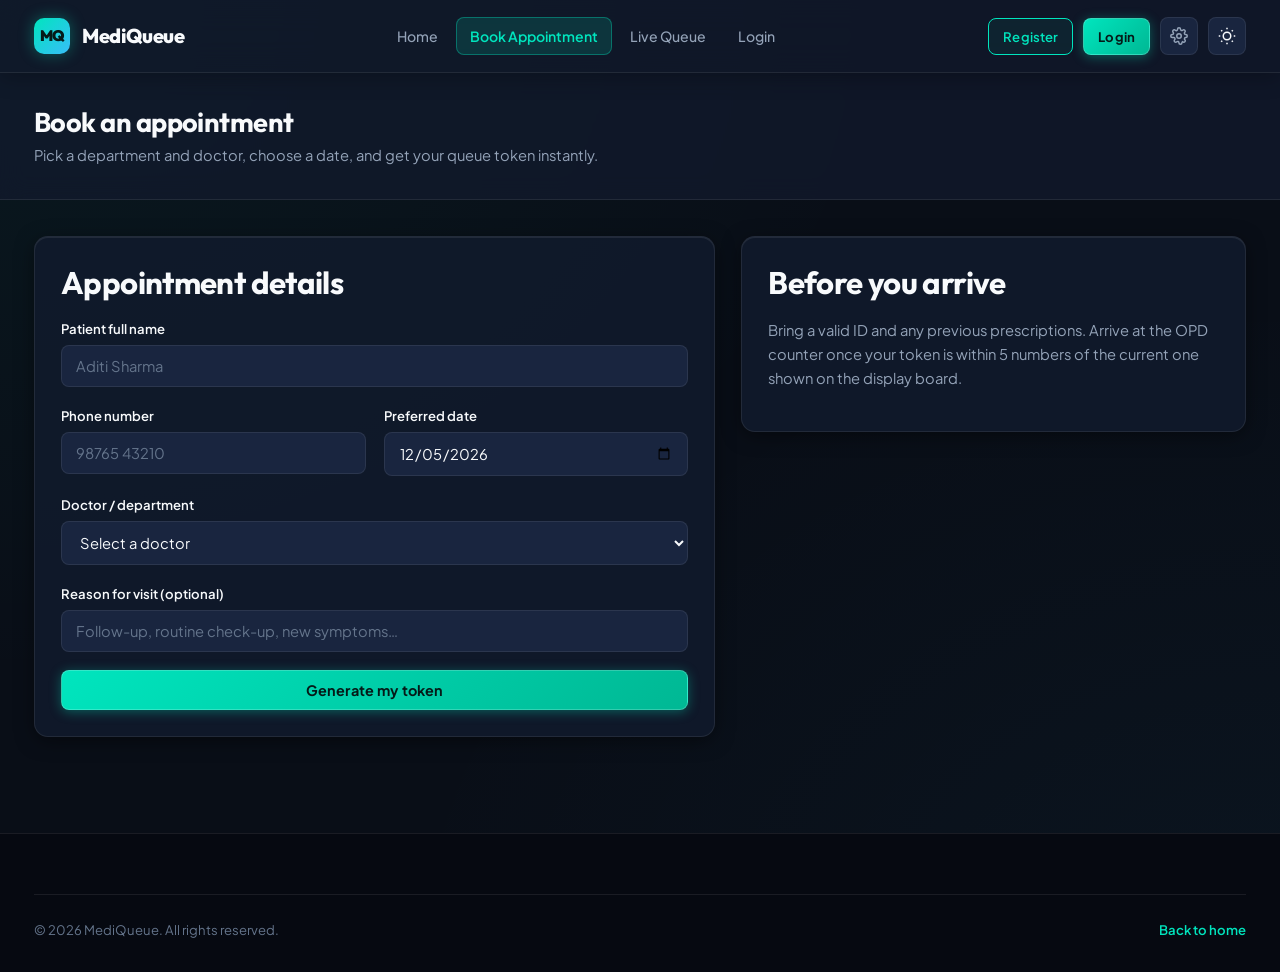
==== commit fdfc7ab8: "Modified Changes" ====
--- a/book-appointment.html
+++ b/book-appointment.html
@@ -1,119 +1,125 @@
-<!DOCTYPE html>
-<html lang="en">
-<head>
-<meta charset="UTF-8">
-<meta name="viewport" content="width=device-width, initial-scale=1.0">
-<title>Book Appointment — MediQueue</title>
-<link rel="preconnect" href="https://fonts.googleapis.com">
-<link href="https://fonts.googleapis.com/css2?family=IBM+Plex+Mono:wght@500;600;700&family=IBM+Plex+Sans:wght@400;500;600;700&display=swap" rel="stylesheet">
-<link rel="stylesheet" href="styles.css">
-</head>
-<body>
-
-<header class="navbar">
-  <div class="container nav-inner">
-    <a href="index.html" class="logo">
-      <span class="logo-mark">MQ</span>
-      MediQueue
-    </a>
-    <button class="nav-toggle" aria-label="Toggle navigation">
-      <svg viewBox="0 0 24 24" fill="none" stroke="currentColor" stroke-width="2"><line x1="3" y1="6" x2="21" y2="6"/><line x1="3" y1="12" x2="21" y2="12"/><line x1="3" y1="18" x2="21" y2="18"/></svg>
-    </button>
-    <ul class="nav-links">
-      <li><a href="dashboard.html">Dashboard</a></li>
-      <li><a href="book-appointment.html" class="active">Book Appointment</a></li>
-      <li><a href="my-token.html">My Token</a></li>
-    </ul>
-    <div class="nav-cta">
-      <a href="settings.html" class="nav-icon-btn" aria-label="Settings" title="Settings">
-        <svg viewBox="0 0 24 24" fill="none" stroke="currentColor" stroke-width="2"><path d="M12 15a3 3 0 100-6 3 3 0 000 6z"/><path d="M19.4 15a1.65 1.65 0 00.33 1.82l.06.06a2 2 0 11-2.83 2.83l-.06-.06a1.65 1.65 0 00-1.82-.33 1.65 1.65 0 00-1 1.51V21a2 2 0 11-4 0v-.09a1.65 1.65 0 00-1-1.51 1.65 1.65 0 00-1.82.33l-.06.06a2 2 0 11-2.83-2.83l.06-.06a1.65 1.65 0 00.33-1.82 1.65 1.65 0 00-1.51-1H3a2 2 0 110-4h.09a1.65 1.65 0 001.51-1 1.65 1.65 0 00-.33-1.82l-.06-.06a2 2 0 112.83-2.83l.06.06a1.65 1.65 0 001.82.33H9a1.65 1.65 0 001-1.51V3a2 2 0 114 0v.09a1.65 1.65 0 001 1.51 1.65 1.65 0 001.82-.33l.06-.06a2 2 0 112.83 2.83l-.06.06a1.65 1.65 0 00-.33 1.82V9a1.65 1.65 0 001.51 1H21a2 2 0 110 4h-.09a1.65 1.65 0 00-1.51 1z"/></svg>
-      </a>
-      <a href="login.html" class="btn btn-primary btn-sm">Login</a>
-    </div>
-  </div>
-</header>
-
-<div class="app-header">
-  <div class="container">
-    <h1>Book an appointment</h1>
-    <p>Pick a department and doctor, choose a date, and get your queue token instantly.</p>
-  </div>
-</div>
-
-<div class="app-body">
-  <div class="container two-col">
-
-    <div class="panel-card">
-      <h2>Appointment details</h2>
-      <form id="book-appointment-form">
-        <div class="field">
-          <label for="patient-name">Patient full name</label>
-          <input type="text" id="patient-name" placeholder="Aditi Sharma" required>
-        </div>
-
-        <div class="form-grid">
-          <div class="field">
-            <label for="patient-phone">Phone number</label>
-            <input type="tel" id="patient-phone" placeholder="98765 43210">
-          </div>
-          <div class="field">
-            <label for="appointment-date">Preferred date</label>
-            <input type="date" id="appointment-date" required>
-          </div>
-        </div>
-
-        <div class="field">
-          <label for="doctor-select">Doctor / department</label>
-          <select id="doctor-select" required>
-            <option value="">Select a doctor</option>
-            <option data-dept="Cardiology">Dr. Anjali Rao — Cardiology</option>
-            <option data-dept="Orthopaedics">Dr. Sameer Khanna — Orthopaedics</option>
-            <option data-dept="Pediatrics">Dr. Meera Iyer — Pediatrics</option>
-            <option data-dept="General Medicine">Dr. Rohan Verma — General Medicine</option>
-            <option data-dept="Dermatology">Dr. Nisha Pillai — Dermatology</option>
-            <option data-dept="Neurology">Dr. Arjun Kapoor — Neurology</option>
-          </select>
-        </div>
-
-        <div class="field">
-          <label for="visit-reason">Reason for visit (optional)</label>
-          <input type="text" id="visit-reason" placeholder="Follow-up, routine check-up, new symptoms…">
-        </div>
-
-        <button type="submit" class="btn btn-primary btn-block">Generate my token</button>
-      </form>
-    </div>
-
-    <div>
-      <div id="token-result" class="panel-card" style="display:none;">
-        <h2>Your token is ready</h2>
-        <div class="token-display">
-          <div class="label">QUEUE TOKEN</div>
-          <div class="code" id="token-result-code">—</div>
-          <div class="sub" id="token-result-doctor">—</div>
-          <div class="sub" id="token-result-date">—</div>
-        </div>
-        <p style="margin-top:16px; font-size:0.85rem;">Keep this token handy — you can look it up any time from the <a href="my-token.html" class="link-teal">My Token</a> page.</p>
-      </div>
-
-      <div class="panel-card">
-        <h2>Before you arrive</h2>
-        <p style="font-size:0.92rem;">Bring a valid ID and any previous prescriptions. Arrive at the OPD counter once your token is within 5 numbers of the current one shown on the display board.</p>
-      </div>
-    </div>
-
-  </div>
-</div>
-
-<footer>
-  <div class="container">
-    <div class="footer-bottom">
-      <span>© 2026 MediQueue. All rights reserved.</span>
-      <span><a href="index.html" class="link-teal">Back to home</a></span>
-    </div>
-  </div>
-</footer>
-
-<script src="script.js"></script>
-</body>
-</html>
+<!DOCTYPE html>
+<html lang="en">
+<head>
+<meta charset="UTF-8">
+<meta name="viewport" content="width=device-width, initial-scale=1.0">
+<title>Book Appointment — MediQueue</title>
+<link rel="preconnect" href="https://fonts.googleapis.com">
+<link rel="preconnect" href="https://fonts.gstatic.com" crossorigin>
+<link href="https://fonts.googleapis.com/css2?family=JetBrains+Mono:wght@400;500;600;700;800&family=Outfit:wght@400;500;600;700;800;900&family=Plus+Jakarta+Sans:wght@300;400;500;600;700;800&display=swap" rel="stylesheet">
+<link rel="stylesheet" href="styles.css">
+</head>
+<body>
+
+<header class="navbar">
+  <div class="container nav-inner">
+    <a href="index.html" class="logo">
+      <span class="logo-mark">MQ</span>
+      MediQueue
+    </a>
+    <button class="nav-toggle" aria-label="Toggle navigation">
+      <svg viewBox="0 0 24 24" fill="none" stroke="currentColor" stroke-width="2"><line x1="3" y1="6" x2="21" y2="6"/><line x1="3" y1="12" x2="21" y2="12"/><line x1="3" y1="18" x2="21" y2="18"/></svg>
+    </button>
+    <ul class="nav-links">
+      <li><a href="index.html">Home</a></li>
+      <li><a href="book-appointment.html" class="active">Book Appointment</a></li>
+      <li><a href="my-token.html">Live Queue</a></li>
+      <li><a href="login.html">Login</a></li>
+    </ul>
+    <div class="nav-cta">
+      <a href="login.html" class="btn btn-primary btn-sm">Login</a>
+      <a href="settings.html" class="nav-icon-btn" aria-label="Settings" title="Settings">
+        <svg viewBox="0 0 24 24" fill="none" stroke="currentColor" stroke-width="2"><circle cx="12" cy="12" r="3"/><path d="M19.4 15a1.65 1.65 0 00.33 1.82l.06.06a2 2 0 11-2.83 2.83l-.06-.06a1.65 1.65 0 00-1.82-.33 1.65 1.65 0 00-1 1.51V21a2 2 0 11-4 0v-.09a1.65 1.65 0 00-1-1.51 1.65 1.65 0 00-1.82.33l-.06.06a2 2 0 11-2.83-2.83l.06-.06a1.65 1.65 0 00.33-1.82 1.65 1.65 0 00-1.51-1H3a2 2 0 110-4h.09a1.65 1.65 0 001.51-1 1.65 1.65 0 00-.33-1.82l-.06-.06a2 2 0 112.83-2.83l.06.06a1.65 1.65 0 001.82.33H9a1.65 1.65 0 001-1.51V3a2 2 0 114 0v.09a1.65 1.65 0 001 1.51 1.65 1.65 0 001.82-.33l.06-.06a2 2 0 112.83 2.83l-.06.06a1.65 1.65 0 00-.33 1.82V9a1.65 1.65 0 001.51 1H21a2 2 0 110 4h-.09a1.65 1.65 0 00-1.51 1z"/></svg>
+      </a>
+      <button type="button" class="theme-toggle-btn" id="theme-toggle" aria-label="Toggle theme" title="Toggle Dark/Light Mode">
+        <svg class="sun-icon" viewBox="0 0 24 24" fill="none" stroke="currentColor" stroke-width="2"><circle cx="12" cy="12" r="5"/><line x1="12" y1="1" x2="12" y2="3"/><line x1="12" y1="21" x2="12" y2="23"/><line x1="4.22" y1="4.22" x2="5.64" y2="5.64"/><line x1="18.36" y1="18.36" x2="19.78" y2="19.78"/><line x1="1" y1="12" x2="3" y2="12"/><line x1="21" y1="12" x2="23" y2="12"/><line x1="4.22" y1="19.78" x2="5.64" y2="18.36"/><line x1="18.36" y1="5.64" x2="19.78" y2="4.22"/></svg>
+        <svg class="moon-icon" viewBox="0 0 24 24" fill="none" stroke="currentColor" stroke-width="2" style="display:none;"><path d="M21 12.79A9 9 0 1 1 11.21 3 7 7 0 0 0 21 12.79z"/></svg>
+      </button>
+    </div>
+  </div>
+</header>
+
+<div class="app-header">
+  <div class="container">
+    <h1>Book an appointment</h1>
+    <p>Pick a department and doctor, choose a date, and get your queue token instantly.</p>
+  </div>
+</div>
+
+<div class="app-body">
+  <div class="container two-col">
+
+    <div class="panel-card">
+      <h2>Appointment details</h2>
+      <form id="book-appointment-form">
+        <div class="field">
+          <label for="patient-name">Patient full name</label>
+          <input type="text" id="patient-name" placeholder="Aditi Sharma" required>
+        </div>
+
+        <div class="form-grid">
+          <div class="field">
+            <label for="patient-phone">Phone number</label>
+            <input type="tel" id="patient-phone" placeholder="98765 43210">
+          </div>
+          <div class="field">
+            <label for="appointment-date">Preferred date</label>
+            <input type="date" id="appointment-date" required>
+          </div>
+        </div>
+
+        <div class="field">
+          <label for="doctor-select">Doctor / department</label>
+          <select id="doctor-select" required>
+            <option value="">Select a doctor</option>
+            <option data-dept="Cardiology">Dr. Anjali Rao — Cardiology</option>
+            <option data-dept="Orthopaedics">Dr. Sameer Khanna — Orthopaedics</option>
+            <option data-dept="Pediatrics">Dr. Meera Iyer — Pediatrics</option>
+            <option data-dept="General Medicine">Dr. Rohan Verma — General Medicine</option>
+            <option data-dept="Dermatology">Dr. Nisha Pillai — Dermatology</option>
+            <option data-dept="Neurology">Dr. Arjun Kapoor — Neurology</option>
+          </select>
+        </div>
+
+        <div class="field">
+          <label for="visit-reason">Reason for visit (optional)</label>
+          <input type="text" id="visit-reason" placeholder="Follow-up, routine check-up, new symptoms…">
+        </div>
+
+        <button type="submit" class="btn btn-primary btn-block">Generate my token</button>
+      </form>
+    </div>
+
+    <div>
+      <div id="token-result" class="panel-card" style="display:none;">
+        <h2>Your token is ready</h2>
+        <div class="token-display">
+          <div class="label">QUEUE TOKEN</div>
+          <div class="code" id="token-result-code">—</div>
+          <div class="sub" id="token-result-doctor">—</div>
+          <div class="sub" id="token-result-date">—</div>
+        </div>
+        <p style="margin-top:16px; font-size:0.85rem;">Keep this token handy — you can look it up any time from the <a href="my-token.html" class="link-teal">My Token</a> page.</p>
+      </div>
+
+      <div class="panel-card">
+        <h2>Before you arrive</h2>
+        <p style="font-size:0.92rem;">Bring a valid ID and any previous prescriptions. Arrive at the OPD counter once your token is within 5 numbers of the current one shown on the display board.</p>
+      </div>
+    </div>
+
+  </div>
+</div>
+
+<footer>
+  <div class="container">
+    <div class="footer-bottom">
+      <span>© 2026 MediQueue. All rights reserved.</span>
+      <span><a href="index.html" class="link-teal">Back to home</a></span>
+    </div>
+  </div>
+</footer>
+
+<script src="script.js"></script>
+</body>
+</html>
--- a/styles.css
+++ b/styles.css
@@ -1,1159 +1,1772 @@
-/* =========================================================
-   MediQueue — Hospital Queue Management System
-   Theme: Light Hospitality · Medical Trust
-   Palette: Medical Teal + Warm Sage + Soft Amber
-   Font: Plus Jakarta Sans (Google Fonts)
-   ========================================================= */
-
-@import url('https://fonts.googleapis.com/css2?family=Plus+Jakarta+Sans:wght@300;400;500;600;700;800&display=swap');
-
-:root {
-  /* Core Palette */
-  --teal:        #0E7C77;
-  --teal-dark:   #085E5A;
-  --teal-mid:    #17958F;
-  --teal-light:  #E6F4F3;
-  --teal-soft:   #F0FAF9;
-  --sage:        #4CAF8A;
-  --sage-light:  #EAF7F0;
-  --amber:       #E8A123;
-  --amber-dark:  #C07C0A;
-  --amber-light: #FEF3DC;
-  --ink:         #1A2B3C;
-  --ink-70:      rgba(26,43,60,0.70);
-  --slate:       #5A6E80;
-  --slate-light: #8FA0AE;
-  --paper:       #F7F9F8;
-  --panel:       #FFFFFF;
-  --line:        #E0EBE8;
-  --line-dark:   #C8DAD6;
-  --danger:      #C0392B;
-  --danger-light:#FDECEA;
-  --success:     #1E7E5A;
-  --success-light:#E6F7EF;
-
-  /* Typography */
-  --font: 'Plus Jakarta Sans', -apple-system, BlinkMacSystemFont, 'Segoe UI', sans-serif;
-
-  /* Radii */
-  --r-s: 6px;
-  --r-m: 12px;
-  --r-l: 20px;
-
-  /* Shadows */
-  --shadow-sm:   0 1px 3px rgba(14,124,119,0.06), 0 4px 12px rgba(14,124,119,0.06);
-  --shadow-md:   0 4px 8px rgba(14,124,119,0.08), 0 16px 32px rgba(14,124,119,0.08);
-  --shadow-card: 0 2px 4px rgba(26,43,60,0.05), 0 8px 24px rgba(26,43,60,0.06);
-}
-
-/* ===== Reset ===== */
-*, *::before, *::after { box-sizing: border-box; }
-html { scroll-behavior: smooth; }
-body {
-  margin: 0;
-  background: var(--paper);
-  color: var(--ink);
-  font-family: var(--font);
-  font-size: 15px;
-  line-height: 1.6;
-  -webkit-font-smoothing: antialiased;
-}
-img { max-width: 100%; display: block; }
-a { color: inherit; text-decoration: none; }
-button { font-family: var(--font); }
-
-h1, h2, h3, h4 {
-  font-family: var(--font);
-  font-weight: 700;
-  line-height: 1.2;
-  margin: 0 0 0.5em;
-  color: var(--ink);
-}
-h1 { font-size: clamp(1.7rem, 3.5vw, 2.4rem); }
-h2 { font-size: clamp(1.35rem, 2.5vw, 1.85rem); }
-h3 { font-size: 1.1rem; }
-h4 { font-size: 0.95rem; }
-
-p { margin: 0 0 1em; color: var(--slate); max-width: 64ch; line-height: 1.65; }
-
-.container {
-  width: 100%;
-  max-width: 1200px;
-  margin: 0 auto;
-  padding: 0 24px;
-}
-
-:focus-visible { outline: 2px solid var(--teal); outline-offset: 3px; }
-
-/* ===== Buttons ===== */
-.btn {
-  display: inline-flex;
-  align-items: center;
-  justify-content: center;
-  gap: 8px;
-  font-family: var(--font);
-  font-weight: 600;
-  font-size: 0.9rem;
-  padding: 11px 22px;
-  border-radius: var(--r-s);
-  border: 1.5px solid transparent;
-  cursor: pointer;
-  transition: transform 0.12s ease, background 0.15s, box-shadow 0.15s, border-color 0.15s;
-  letter-spacing: 0.01em;
-  white-space: nowrap;
-}
-.btn:active { transform: translateY(1px); }
-.btn svg { width: 16px; height: 16px; flex-shrink: 0; }
-
-.btn-primary  { background: var(--teal); color: #fff; border-color: var(--teal); }
-.btn-primary:hover  { background: var(--teal-dark); border-color: var(--teal-dark); box-shadow: 0 4px 12px rgba(14,124,119,0.25); }
-
-.btn-secondary { background: var(--amber); color: var(--ink); border-color: var(--amber); }
-.btn-secondary:hover { background: var(--amber-dark); border-color: var(--amber-dark); box-shadow: 0 4px 12px rgba(232,161,35,0.3); }
-
-.btn-outline { background: transparent; color: var(--teal); border-color: var(--teal); }
-.btn-outline:hover { background: var(--teal-light); }
-
-.btn-outline-white { background: transparent; color: #fff; border-color: rgba(255,255,255,0.6); }
-.btn-outline-white:hover { background: rgba(255,255,255,0.12); border-color: #fff; }
-
-.btn-ghost { background: transparent; color: var(--slate); border-color: var(--line); }
-.btn-ghost:hover { background: var(--paper); border-color: var(--line-dark); color: var(--ink); }
-
-.btn-danger { background: var(--danger); color: #fff; border-color: var(--danger); }
-.btn-danger:hover { background: #a53020; }
-
-.btn-block { width: 100%; }
-.btn-sm { padding: 8px 16px; font-size: 0.82rem; }
-.btn-lg { padding: 14px 28px; font-size: 0.96rem; }
-
-/* ===== Navbar ===== */
-.navbar {
-  position: sticky;
-  top: 0;
-  z-index: 100;
-  background: #fff;
-  border-bottom: 1px solid var(--line);
-  box-shadow: 0 1px 8px rgba(14,124,119,0.06);
-}
-.nav-inner {
-  display: flex;
-  align-items: center;
-  justify-content: space-between;
-  height: 68px;
-}
-.logo {
-  display: flex;
-  align-items: center;
-  gap: 10px;
-  font-weight: 800;
-  font-size: 1.15rem;
-  color: var(--teal);
-  letter-spacing: -0.01em;
-}
-.logo-mark {
-  width: 34px; height: 34px;
-  border-radius: 9px;
-  background: var(--teal);
-  color: #fff;
-  display: flex; align-items: center; justify-content: center;
-  font-weight: 800;
-  font-size: 0.9rem;
-  flex-shrink: 0;
-}
-.nav-links {
-  display: flex;
-  gap: 4px;
-  list-style: none;
-  margin: 0; padding: 0;
-  position: absolute;
-  left: 50%; transform: translateX(-50%);
-}
-.nav-links a {
-  color: var(--slate);
-  font-size: 0.9rem;
-  font-weight: 500;
-  padding: 9px 15px;
-  border-radius: var(--r-s);
-  transition: background 0.15s, color 0.15s;
-  display: block;
-}
-.nav-links a:hover, .nav-links a.active {
-  color: var(--teal);
-  background: var(--teal-soft);
-}
-.nav-links a.active { font-weight: 600; }
-.nav-cta { display: flex; align-items: center; gap: 10px; }
-.nav-user-badge {
-  display: flex; align-items: center; gap: 8px;
-  background: var(--teal-soft);
-  border: 1px solid var(--teal-light);
-  border-radius: 999px;
-  padding: 5px 12px 5px 6px;
-  font-size: 0.82rem;
-  font-weight: 600;
-  color: var(--teal);
-}
-.nav-user-badge .avatar-sm {
-  width: 24px; height: 24px;
-  border-radius: 50%;
-  background: var(--teal);
-  color: #fff;
-  font-size: 0.7rem;
-  font-weight: 700;
-  display: flex; align-items: center; justify-content: center;
-}
-.nav-toggle {
-  display: none;
-  background: none; border: none;
-  color: var(--ink); cursor: pointer;
-  padding: 6px;
-  border-radius: var(--r-s);
-}
-.nav-toggle svg { width: 24px; height: 24px; display: block; }
-.nav-toggle:hover { background: var(--paper); }
-
-@media (max-width: 880px) {
-  .nav-links {
-    position: fixed;
-    top: 68px; left: 0; right: 0;
-    transform: none;
-    flex-direction: column;
-    background: #fff;
-    border-bottom: 1px solid var(--line);
-    box-shadow: var(--shadow-md);
-    display: none;
-    padding: 12px 16px 20px;
-    z-index: 99;
-    gap: 2px;
-  }
-  .nav-links.open { display: flex; }
-  .nav-toggle { display: block; }
-}
-
-/* ===== Hero ===== */
-.hero {
-  background: linear-gradient(135deg, var(--teal-dark) 0%, var(--teal) 55%, var(--teal-mid) 100%);
-  color: #fff;
-  padding: 88px 0 100px;
-  position: relative;
-  overflow: hidden;
-}
-.hero::before {
-  content: '';
-  position: absolute;
-  inset: 0;
-  background: url("data:image/svg+xml,%3Csvg width='60' height='60' viewBox='0 0 60 60' xmlns='http://www.w3.org/2000/svg'%3E%3Cg fill='none' fill-rule='evenodd'%3E%3Cg fill='%23ffffff' fill-opacity='0.03'%3E%3Cpath d='M36 34v-4h-2v4h-4v2h4v4h2v-4h4v-2h-4zm0-30V0h-2v4h-4v2h4v4h2V6h4V4h-4zM6 34v-4H4v4H0v2h4v4h2v-4h4v-2H6zM6 4V0H4v4H0v2h4v4h2V6h4V4H6z'/%3E%3C/g%3E%3C/g%3E%3C/svg%3E");
-}
-.hero-grid {
-  display: grid;
-  grid-template-columns: 1.1fr 0.9fr;
-  gap: 60px;
-  align-items: center;
-  position: relative;
-}
-.hero-eyebrow {
-  display: inline-flex;
-  align-items: center;
-  gap: 8px;
-  background: rgba(255,255,255,0.12);
-  border: 1px solid rgba(255,255,255,0.2);
-  border-radius: 999px;
-  padding: 5px 14px;
-  font-size: 0.78rem;
-  font-weight: 600;
-  letter-spacing: 0.04em;
-  text-transform: uppercase;
-  color: rgba(255,255,255,0.9);
-  margin-bottom: 22px;
-}
-.hero h1 {
-  color: #fff;
-  font-size: clamp(2rem, 4vw, 3rem);
-  font-weight: 800;
-  line-height: 1.13;
-  max-width: 14ch;
-  margin-bottom: 18px;
-}
-.hero h1 span { color: var(--amber); }
-.hero .lead {
-  color: rgba(255,255,255,0.8);
-  font-size: 1rem;
-  max-width: 46ch;
-  margin-bottom: 32px;
-}
-.hero-actions { display: flex; gap: 14px; flex-wrap: wrap; }
-
-/* Queue board widget in hero */
-.board {
-  background: rgba(255,255,255,0.10);
-  backdrop-filter: blur(12px);
-  border: 1px solid rgba(255,255,255,0.20);
-  border-radius: var(--r-m);
-  padding: 24px;
-  overflow: hidden;
-}
-.board-header {
-  display: flex;
-  justify-content: space-between;
-  align-items: center;
-  margin-bottom: 16px;
-  padding-bottom: 12px;
-  border-bottom: 1px solid rgba(255,255,255,0.15);
-}
-.board-label {
-  font-size: 0.72rem;
-  font-weight: 700;
-  letter-spacing: 0.08em;
-  text-transform: uppercase;
-  color: rgba(255,255,255,0.6);
-}
-.board-live {
-  display: flex; align-items: center; gap: 6px;
-  font-size: 0.72rem; font-weight: 600; color: #6EE7B7;
-}
-.board-live::before {
-  content: '';
-  width: 7px; height: 7px;
-  border-radius: 50%;
-  background: #6EE7B7;
-  animation: blink 1.4s ease-in-out infinite;
-}
-@keyframes blink {
-  0%,100% { opacity: 1; } 50% { opacity: 0.3; }
-}
-.board-row {
-  display: flex;
-  align-items: center;
-  justify-content: space-between;
-  padding: 12px 0;
-  border-top: 1px solid rgba(255,255,255,0.08);
-}
-.board-row:first-of-type { border-top: none; padding-top: 0; }
-.token-chip {
-  font-weight: 700;
-  font-size: 1.4rem;
-  color: var(--amber);
-  letter-spacing: 0.02em;
-  font-variant-numeric: tabular-nums;
-}
-.token-meta { text-align: right; }
-.token-dept { color: #fff; font-size: 0.85rem; font-weight: 600; }
-.token-status { font-size: 0.75rem; color: rgba(255,255,255,0.55); margin-top: 2px; }
-.token-status.serving { color: #6EE7B7; }
-.token-status.next { color: var(--amber); }
-
-/* ===== How it works ===== */
-.steps {
-  display: grid;
-  grid-template-columns: repeat(4, 1fr);
-  gap: 20px;
-}
-.step-card {
-  background: var(--panel);
-  border: 1px solid var(--line);
-  border-radius: var(--r-m);
-  padding: 28px 22px;
-  box-shadow: var(--shadow-sm);
-  position: relative;
-  overflow: hidden;
-  transition: transform 0.2s, box-shadow 0.2s;
-}
-.step-card:hover { transform: translateY(-3px); box-shadow: var(--shadow-md); }
-.step-card::before {
-  content: '';
-  position: absolute;
-  top: 0; left: 0; right: 0;
-  height: 3px;
-  background: linear-gradient(90deg, var(--teal), var(--sage));
-}
-.step-num {
-  width: 40px; height: 40px;
-  border-radius: 50%;
-  background: var(--teal-light);
-  color: var(--teal);
-  font-weight: 800;
-  font-size: 0.85rem;
-  display: flex; align-items: center; justify-content: center;
-  margin-bottom: 16px;
-}
-.step-card h3 { font-size: 1rem; margin-bottom: 8px; color: var(--ink); }
-.step-card p { font-size: 0.88rem; margin: 0; }
-
-/* ===== Sections ===== */
-section { padding: 80px 0; }
-.section-label {
-  display: inline-flex;
-  align-items: center;
-  gap: 8px;
-  font-size: 0.75rem;
-  font-weight: 700;
-  letter-spacing: 0.08em;
-  text-transform: uppercase;
-  color: var(--teal);
-  margin-bottom: 10px;
-}
-.section-label::before {
-  content: '';
-  width: 20px; height: 2px;
-  background: var(--teal);
-  border-radius: 2px;
-}
-.section-head { margin-bottom: 48px; }
-.section-head h2 { color: var(--ink); }
-.section-head p { font-size: 1rem; max-width: 56ch; }
-
-.bg-soft { background: var(--paper); }
-.bg-teal-soft { background: var(--teal-soft); }
-.bg-white { background: #fff; border-top: 1px solid var(--line); border-bottom: 1px solid var(--line); }
-
-/* ===== Doctor Cards ===== */
-.doctor-grid {
-  display: grid;
-  grid-template-columns: repeat(3, 1fr);
-  gap: 24px;
-}
-.doctor-card {
-  background: var(--panel);
-  border: 1px solid var(--line);
-  border-radius: var(--r-m);
-  overflow: hidden;
-  box-shadow: var(--shadow-card);
-  cursor: pointer;
-  transition: transform 0.2s, box-shadow 0.2s;
-}
-.doctor-card:hover { transform: translateY(-4px); box-shadow: var(--shadow-md); }
-.doctor-photo {
-  height: 180px;
-  display: flex; align-items: center; justify-content: center;
-  font-weight: 800;
-  font-size: 2.2rem;
-  position: relative;
-}
-.doctor-photo.c1 { background: linear-gradient(135deg,#E0F2F1,#B2DFDB); color: var(--teal); }
-.doctor-photo.c2 { background: linear-gradient(135deg,#FFF3E0,#FFE0B2); color: #C07C0A; }
-.doctor-photo.c3 { background: linear-gradient(135deg,#E8F5E9,#C8E6C9); color: #2E7D32; }
-.doctor-photo.c4 { background: linear-gradient(135deg,#EDE7F6,#D1C4E9); color: #5E35B1; }
-.doctor-photo.c5 { background: linear-gradient(135deg,#FCE4EC,#F8BBD9); color: #AD1457; }
-.doctor-photo.c6 { background: linear-gradient(135deg,#E1F5FE,#B3E5FC); color: #0277BD; }
-.doctor-avail-badge {
-  position: absolute; top: 12px; right: 12px;
-  background: rgba(255,255,255,0.85);
-  backdrop-filter: blur(4px);
-  border-radius: 999px;
-  padding: 3px 10px;
-  font-size: 0.7rem;
-  font-weight: 600;
-  color: var(--success);
-  border: 1px solid rgba(30,126,90,0.2);
-}
-.doctor-body { padding: 18px 20px 20px; }
-.doctor-name { font-size: 1rem; font-weight: 700; color: var(--ink); margin-bottom: 2px; }
-.doctor-spec { font-size: 0.82rem; color: var(--teal); font-weight: 600; margin-bottom: 10px; }
-.doctor-card-desc { font-size: 0.83rem; color: var(--slate); line-height: 1.5; margin-bottom: 12px; }
-.doctor-meta {
-  display: flex; flex-wrap: wrap; gap: 6px 14px;
-  font-size: 0.78rem; color: var(--slate-light);
-  border-top: 1px solid var(--line);
-  padding-top: 10px;
-}
-.doctor-meta span { display: flex; align-items: center; gap: 5px; }
-
-/* ===== Doctor Modal ===== */
-.modal-overlay {
-  position: fixed; inset: 0;
-  background: rgba(26,43,60,0.45);
-  backdrop-filter: blur(4px);
-  display: none;
-  align-items: center; justify-content: center;
-  padding: 20px;
-  z-index: 200;
-  animation: fadeIn 0.2s ease;
-}
-.modal-overlay.open { display: flex; }
-@keyframes fadeIn { from { opacity: 0; } to { opacity: 1; } }
-.modal-card {
-  background: var(--panel);
-  border-radius: var(--r-l);
-  max-width: 500px; width: 100%;
-  box-shadow: 0 24px 64px rgba(26,43,60,0.25);
-  overflow: hidden;
-  animation: slideUp 0.25s ease;
-}
-@keyframes slideUp { from { transform: translateY(16px); opacity: 0; } to { transform: translateY(0); opacity: 1; } }
-.modal-photo {
-  height: 140px;
-  display: flex; align-items: center; justify-content: center;
-  font-weight: 800; font-size: 3rem;
-}
-.modal-body { padding: 24px 28px 28px; position: relative; }
-.modal-close {
-  position: absolute; top: -110px; right: 14px;
-  width: 32px; height: 32px;
-  border-radius: 50%;
-  background: rgba(255,255,255,0.18);
-  border: none; color: #fff;
-  display: flex; align-items: center; justify-content: center;
-  cursor: pointer; z-index: 2;
-  transition: background 0.15s;
-}
-.modal-close:hover { background: rgba(255,255,255,0.3); }
-.modal-close svg { width: 16px; height: 16px; }
-.modal-doctor-name { font-size: 1.2rem; font-weight: 700; margin-bottom: 2px; }
-.modal-doctor-spec { color: var(--teal); font-weight: 600; font-size: 0.88rem; margin-bottom: 14px; }
-.modal-bio { font-size: 0.88rem; color: var(--slate); margin-bottom: 16px; }
-.modal-meta { display: flex; flex-wrap: wrap; gap: 8px; margin-bottom: 18px; }
-.modal-tag {
-  background: var(--teal-light);
-  color: var(--teal);
-  border-radius: 999px;
-  padding: 4px 12px;
-  font-size: 0.76rem;
-  font-weight: 600;
-}
-.modal-actions { display: flex; gap: 10px; }
-
-/* ===== Testimonials ===== */
-.testimonial-grid {
-  display: grid;
-  grid-template-columns: repeat(3, 1fr);
-  gap: 24px;
-}
-.testimonial-card {
-  background: var(--panel);
-  border: 1px solid var(--line);
-  border-radius: var(--r-m);
-  padding: 28px;
-  box-shadow: var(--shadow-sm);
-  position: relative;
-}
-.testimonial-card::before {
-  content: '"';
-  position: absolute;
-  top: 14px; right: 20px;
-  font-size: 5rem;
-  color: var(--teal-light);
-  line-height: 1;
-  font-weight: 800;
-}
-.stars { color: var(--amber); font-size: 0.85rem; margin-bottom: 12px; letter-spacing: 2px; }
-.testimonial-quote { font-size: 0.93rem; color: var(--ink); line-height: 1.65; margin-bottom: 18px; }
-.testimonial-person { display: flex; align-items: center; gap: 12px; }
-.avatar {
-  width: 40px; height: 40px;
-  border-radius: 50%;
-  background: var(--teal);
-  color: #fff;
-  display: flex; align-items: center; justify-content: center;
-  font-weight: 700; font-size: 0.82rem;
-  flex-shrink: 0;
-}
-.person-name { font-weight: 700; font-size: 0.88rem; color: var(--ink); }
-.person-role { font-size: 0.78rem; color: var(--slate-light); }
-
-/* ===== CTA Band ===== */
-.cta-band {
-  background: linear-gradient(135deg, var(--teal-dark), var(--teal));
-  color: #fff;
-  padding: 72px 0;
-  text-align: center;
-  position: relative;
-  overflow: hidden;
-}
-.cta-band::before {
-  content: '';
-  position: absolute; inset: 0;
-  background: url("data:image/svg+xml,%3Csvg width='60' height='60' viewBox='0 0 60 60' xmlns='http://www.w3.org/2000/svg'%3E%3Cg fill='none' fill-rule='evenodd'%3E%3Cg fill='%23ffffff' fill-opacity='0.04'%3E%3Cpath d='M36 34v-4h-2v4h-4v2h4v4h2v-4h4v-2h-4zm0-30V0h-2v4h-4v2h4v4h2V6h4V4h-4zM6 34v-4H4v4H0v2h4v4h2v-4h4v-2H6zM6 4V0H4v4H0v2h4v4h2V6h4V4H6z'/%3E%3C/g%3E%3C/g%3E%3C/svg%3E");
-}
-.cta-band h2 { color: #fff; margin-bottom: 12px; font-size: clamp(1.4rem,2.5vw,2rem); position: relative; }
-.cta-band p { color: rgba(255,255,255,0.78); margin: 0 auto 28px; position: relative; }
-.cta-band .btn { position: relative; }
-
-/* ===== Footer ===== */
-footer {
-  background: var(--ink);
-  color: #A9B7C4;
-  padding: 56px 0 28px;
-}
-.footer-grid {
-  display: grid;
-  grid-template-columns: 1.4fr 1fr 1fr 1.2fr;
-  gap: 36px;
-  margin-bottom: 40px;
-}
-.footer-brand .logo { color: #fff; margin-bottom: 14px; }
-.footer-brand p { color: #6E8599; font-size: 0.88rem; max-width: 28ch; }
-.footer-col h4 {
-  color: #fff;
-  font-size: 0.82rem;
-  font-weight: 700;
-  letter-spacing: 0.05em;
-  text-transform: uppercase;
-  margin-bottom: 16px;
-}
-.footer-col ul { list-style: none; margin: 0; padding: 0; display: flex; flex-direction: column; gap: 10px; }
-.footer-col li { font-size: 0.88rem; }
-.footer-col a { color: #8FA0AE; transition: color 0.15s; }
-.footer-col a:hover { color: #fff; }
-.footer-col li:not(:has(a)) { color: #6E8599; }
-.footer-bottom {
-  border-top: 1px solid #293F52;
-  padding-top: 22px;
-  display: flex; justify-content: space-between; flex-wrap: wrap; gap: 10px;
-  font-size: 0.8rem; color: #506070;
-}
-.footer-tag { color: var(--amber); font-weight: 600; font-size: 0.75rem; }
-
-/* ===== Auth Pages ===== */
-.auth-shell {
-  min-height: calc(100vh - 68px);
-  display: flex;
-  align-items: stretch;
-}
-.auth-visual {
-  flex: 0 0 42%;
-  background: linear-gradient(160deg, var(--teal-dark) 0%, var(--teal) 100%);
-  color: #fff;
-  padding: 64px 48px;
-  display: flex;
-  flex-direction: column;
-  justify-content: center;
-  gap: 32px;
-  position: relative;
-  overflow: hidden;
-}
-.auth-visual::before {
-  content: '';
-  position: absolute; inset: 0;
-  background: url("data:image/svg+xml,%3Csvg width='60' height='60' viewBox='0 0 60 60' xmlns='http://www.w3.org/2000/svg'%3E%3Cg fill='none' fill-rule='evenodd'%3E%3Cg fill='%23ffffff' fill-opacity='0.04'%3E%3Cpath d='M36 34v-4h-2v4h-4v2h4v4h2v-4h4v-2h-4zm0-30V0h-2v4h-4v2h4v4h2V6h4V4h-4zM6 34v-4H4v4H0v2h4v4h2v-4h4v-2H6zM6 4V0H4v4H0v2h4v4h2V6h4V4H6z'/%3E%3C/g%3E%3C/g%3E%3C/svg%3E");
-}
-.auth-visual > * { position: relative; }
-.auth-visual h2 { color: #fff; font-size: 1.7rem; max-width: 18ch; font-weight: 800; }
-.auth-visual p { color: rgba(255,255,255,0.75); font-size: 0.93rem; max-width: 32ch; }
-.auth-visual .board { background: rgba(255,255,255,0.10); }
-.auth-badge {
-  display: inline-flex;
-  align-items: center;
-  gap: 8px;
-  background: rgba(255,255,255,0.12);
-  border: 1px solid rgba(255,255,255,0.2);
-  border-radius: 999px;
-  padding: 5px 14px;
-  font-size: 0.75rem;
-  font-weight: 700;
-  letter-spacing: 0.06em;
-  text-transform: uppercase;
-}
-.auth-form-side {
-  flex: 1;
-  display: flex;
-  align-items: center;
-  justify-content: center;
-  padding: 56px 24px;
-  background: var(--paper);
-}
-.auth-card { width: 100%; max-width: 440px; }
-.auth-card h1 { font-size: 1.55rem; margin-bottom: 6px; }
-.auth-card > p { margin-bottom: 28px; font-size: 0.92rem; }
-
-/* Role tabs */
-.role-tabs {
-  display: flex;
-  background: var(--teal-light);
-  border-radius: var(--r-s);
-  padding: 4px;
-  margin-bottom: 28px;
-  gap: 4px;
-}
-.role-tab {
-  flex: 1;
-  text-align: center;
-  padding: 9px 0;
-  border-radius: 4px;
-  font-weight: 600;
-  font-size: 0.87rem;
-  color: var(--teal);
-  cursor: pointer;
-  border: none;
-  background: transparent;
-  font-family: var(--font);
-  transition: background 0.15s, color 0.15s, box-shadow 0.15s;
-}
-.role-tab.active {
-  background: var(--teal);
-  color: #fff;
-  box-shadow: 0 2px 8px rgba(14,124,119,0.25);
-}
-
-/* Form fields */
-.field { margin-bottom: 16px; }
-.field label {
-  display: block;
-  font-size: 0.82rem;
-  font-weight: 600;
-  color: var(--ink);
-  margin-bottom: 6px;
-}
-.field input,
-.field select,
-.field textarea {
-  width: 100%;
-  padding: 11px 14px;
-  border: 1.5px solid var(--line);
-  border-radius: var(--r-s);
-  background: #fff;
-  font-family: var(--font);
-  font-size: 0.9rem;
-  color: var(--ink);
-  transition: border-color 0.15s, box-shadow 0.15s;
-  outline: none;
-}
-.field input:focus,
-.field select:focus,
-.field textarea:focus {
-  border-color: var(--teal);
-  box-shadow: 0 0 0 3px rgba(14,124,119,0.12);
-}
-.field textarea { resize: vertical; min-height: 90px; }
-.field-hint { font-size: 0.76rem; color: var(--slate-light); margin-top: 5px; }
-.field-error { font-size: 0.76rem; color: var(--danger); margin-top: 5px; display: none; }
-.field.has-error input,
-.field.has-error select,
-.field.has-error textarea { border-color: var(--danger); }
-.field.has-error .field-error { display: block; }
-
-/* Strength bar */
-.pw-strength-wrap { margin-top: 6px; }
-.pw-strength-bar {
-  height: 3px;
-  border-radius: 2px;
-  background: var(--line);
-  overflow: hidden;
-  margin-bottom: 4px;
-}
-.pw-strength-fill {
-  height: 100%;
-  border-radius: 2px;
-  width: 0;
-  transition: width 0.3s, background 0.3s;
-}
-.pw-strength-label { font-size: 0.72rem; color: var(--slate-light); }
-
-/* Row layout */
-.row-between { display: flex; justify-content: space-between; align-items: center; margin-bottom: 20px; font-size: 0.86rem; }
-.checkbox-row { display: flex; align-items: center; gap: 8px; color: var(--slate); }
-.checkbox-row input[type="checkbox"] { accent-color: var(--teal); }
-.link-teal { color: var(--teal); font-weight: 600; }
-.link-teal:hover { text-decoration: underline; }
-.auth-switch { margin-top: 24px; text-align: center; font-size: 0.88rem; color: var(--slate); }
-
-/* Alerts */
-.alert {
-  padding: 12px 16px;
-  border-radius: var(--r-s);
-  font-size: 0.86rem;
-  margin-bottom: 18px;
-  display: none;
-  font-weight: 500;
-}
-.alert.show { display: flex; align-items: flex-start; gap: 10px; }
-.alert-success { background: var(--success-light); color: var(--success); border: 1.5px solid #BDE8D4; }
-.alert-error   { background: var(--danger-light);  color: var(--danger);  border: 1.5px solid #F5C6C2; }
-.alert-info    { background: var(--teal-light);    color: var(--teal);    border: 1.5px solid #B2D8D6; }
-.alert-warn    { background: var(--amber-light);   color: var(--amber-dark); border: 1.5px solid #F8D9A0; }
-
-/* Divider */
-.form-divider {
-  display: flex; align-items: center; gap: 12px;
-  margin: 20px 0;
-  color: var(--slate-light);
-  font-size: 0.78rem;
-}
-.form-divider::before,
-.form-divider::after { content: ''; flex: 1; height: 1px; background: var(--line); }
-
-/* ===== App Shell ===== */
-.app-header {
-  background: #fff;
-  border-bottom: 1px solid var(--line);
-  padding: 32px 0;
-}
-.app-header h1 { font-size: 1.6rem; margin-bottom: 4px; }
-.app-header p { margin: 0; font-size: 0.92rem; }
-.app-body { padding: 36px 0 72px; }
-
-/* ===== Stat Cards ===== */
-.stat-grid {
-  display: grid;
-  grid-template-columns: repeat(4, 1fr);
-  gap: 18px;
-  margin-bottom: 36px;
-}
-.stat-card {
-  background: var(--panel);
-  border: 1px solid var(--line);
-  border-radius: var(--r-m);
-  padding: 20px 22px;
-  box-shadow: var(--shadow-sm);
-  display: flex;
-  flex-direction: column;
-  gap: 4px;
-  transition: transform 0.2s, box-shadow 0.2s;
-}
-.stat-card:hover { transform: translateY(-2px); box-shadow: var(--shadow-md); }
-.stat-icon {
-  width: 38px; height: 38px;
-  border-radius: 10px;
-  background: var(--teal-light);
-  color: var(--teal);
-  display: flex; align-items: center; justify-content: center;
-  margin-bottom: 10px;
-}
-.stat-icon svg { width: 20px; height: 20px; }
-.stat-value {
-  font-size: 1.7rem;
-  font-weight: 800;
-  color: var(--ink);
-  line-height: 1;
-  font-variant-numeric: tabular-nums;
-}
-.stat-label { font-size: 0.8rem; color: var(--slate); font-weight: 500; }
-.stat-card.accent .stat-value { color: var(--teal); }
-.stat-card.amber .stat-icon { background: var(--amber-light); color: var(--amber-dark); }
-.stat-card.amber .stat-value { color: var(--amber-dark); }
-
-/* ===== Panel Card ===== */
-.panel-card {
-  background: var(--panel);
-  border: 1px solid var(--line);
-  border-radius: var(--r-m);
-  padding: 26px;
-  margin-bottom: 24px;
-  box-shadow: var(--shadow-sm);
-}
-.panel-card-header {
-  display: flex;
-  justify-content: space-between;
-  align-items: center;
-  margin-bottom: 18px;
-}
-.panel-card-header h2 { font-size: 1.05rem; margin: 0; }
-
-/* ===== Table ===== */
-.table { width: 100%; border-collapse: collapse; }
-.table th, .table td {
-  text-align: left;
-  padding: 12px 12px;
-  border-bottom: 1px solid var(--line);
-  font-size: 0.86rem;
-}
-.table th {
-  color: var(--slate);
-  font-weight: 600;
-  font-size: 0.75rem;
-  text-transform: uppercase;
-  letter-spacing: 0.05em;
-  background: var(--paper);
-}
-.table td { color: var(--ink); }
-.table tbody tr { transition: background 0.12s; }
-.table tbody tr:hover { background: var(--teal-soft); }
-.table tbody tr:last-child td { border-bottom: none; }
-
-/* Status Pills */
-.pill {
-  display: inline-flex;
-  align-items: center;
-  gap: 5px;
-  padding: 3px 10px;
-  border-radius: 999px;
-  font-size: 0.74rem;
-  font-weight: 600;
-}
-.pill::before { content: ''; width: 6px; height: 6px; border-radius: 50%; }
-.pill-waiting  { background: var(--amber-light);   color: var(--amber-dark);  }
-.pill-waiting::before  { background: var(--amber); }
-.pill-serving  { background: var(--teal-light);    color: var(--teal);        }
-.pill-serving::before  { background: var(--teal); animation: blink 1.4s infinite; }
-.pill-done     { background: var(--success-light); color: var(--success);     }
-.pill-done::before     { background: var(--success); }
-.pill-cancelled{ background: var(--danger-light);  color: var(--danger);      }
-.pill-cancelled::before{ background: var(--danger); }
-
-/* ===== Layout helpers ===== */
-.two-col { display: grid; grid-template-columns: 1.35fr 1fr; gap: 26px; align-items: start; }
-.form-grid { display: grid; grid-template-columns: 1fr 1fr; gap: 0 18px; }
-
-/* ===== Token Display ===== */
-.token-display-card {
-  background: linear-gradient(135deg, var(--teal-dark), var(--teal));
-  border-radius: var(--r-m);
-  padding: 32px 24px;
-  color: #fff;
-  text-align: center;
-  position: relative;
-  overflow: hidden;
-  box-shadow: 0 8px 24px rgba(14,124,119,0.30);
-}
-.token-display-card::before {
-  content: '';
-  position: absolute; inset: 0;
-  background: url("data:image/svg+xml,%3Csvg width='60' height='60' viewBox='0 0 60 60' xmlns='http://www.w3.org/2000/svg'%3E%3Cg fill='none' fill-rule='evenodd'%3E%3Cg fill='%23ffffff' fill-opacity='0.04'%3E%3Cpath d='M36 34v-4h-2v4h-4v2h4v4h2v-4h4v-2h-4zm0-30V0h-2v4h-4v2h4v4h2V6h4V4h-4zM6 34v-4H4v4H0v2h4v4h2v-4h4v-2H6zM6 4V0H4v4H0v2h4v4h2V6h4V4H6z'/%3E%3C/g%3E%3C/g%3E%3C/svg%3E");
-}
-.token-display-card > * { position: relative; }
-.token-eyebrow {
-  font-size: 0.7rem;
-  font-weight: 700;
-  letter-spacing: 0.1em;
-  text-transform: uppercase;
-  color: rgba(255,255,255,0.6);
-  margin-bottom: 8px;
-}
-.token-number {
-  font-size: 3rem;
-  font-weight: 800;
-  color: var(--amber);
-  letter-spacing: 0.04em;
-  font-variant-numeric: tabular-nums;
-  line-height: 1;
-  margin-bottom: 8px;
-}
-.token-sub { font-size: 0.85rem; color: rgba(255,255,255,0.75); }
-
-/* ===== My Token Active Card ===== */
-.active-token-banner {
-  background: linear-gradient(135deg, var(--teal-dark), var(--teal));
-  border-radius: var(--r-m);
-  padding: 28px;
-  color: #fff;
-  display: grid;
-  grid-template-columns: 1fr auto;
-  gap: 24px;
-  align-items: center;
-  margin-bottom: 24px;
-  box-shadow: 0 6px 20px rgba(14,124,119,0.25);
-}
-.active-token-info .label-sm {
-  font-size: 0.72rem;
-  font-weight: 700;
-  letter-spacing: 0.08em;
-  text-transform: uppercase;
-  color: rgba(255,255,255,0.6);
-  margin-bottom: 4px;
-}
-.active-token-info .token-big {
-  font-size: 2.2rem;
-  font-weight: 800;
-  color: var(--amber);
-  line-height: 1;
-  margin-bottom: 10px;
-}
-.active-token-info .meta-row {
-  display: flex; flex-wrap: wrap; gap: 6px 18px;
-  font-size: 0.85rem; color: rgba(255,255,255,0.8);
-}
-.active-token-info .meta-row span { display: flex; align-items: center; gap: 5px; }
-.active-token-actions { display: flex; flex-direction: column; gap: 8px; align-items: flex-end; }
-
-/* ===== Dashboard role badge ===== */
-.role-badge {
-  display: inline-flex;
-  align-items: center;
-  gap: 6px;
-  background: var(--teal-light);
-  color: var(--teal);
-  border-radius: 999px;
-  padding: 4px 12px;
-  font-size: 0.75rem;
-  font-weight: 700;
-  letter-spacing: 0.04em;
-  text-transform: uppercase;
-  margin-left: 10px;
-  vertical-align: middle;
-}
-.role-badge.doctor { background: var(--sage-light); color: #2E7D32; }
-
-/* ===== Confirmation dialog ===== */
-.dialog-overlay {
-  position: fixed; inset: 0;
-  background: rgba(26,43,60,0.4);
-  backdrop-filter: blur(4px);
-  display: none;
-  align-items: center; justify-content: center;
-  padding: 20px;
-  z-index: 300;
-}
-.dialog-overlay.open { display: flex; }
-.dialog-card {
-  background: #fff;
-  border-radius: var(--r-m);
-  padding: 32px;
-  max-width: 380px; width: 100%;
-  box-shadow: 0 24px 64px rgba(26,43,60,0.2);
-  animation: slideUp 0.2s ease;
-}
-.dialog-icon {
-  width: 52px; height: 52px;
-  border-radius: 50%;
-  background: var(--danger-light);
-  color: var(--danger);
-  display: flex; align-items: center; justify-content: center;
-  margin: 0 auto 18px;
-}
-.dialog-icon svg { width: 26px; height: 26px; }
-.dialog-card h3 { text-align: center; margin-bottom: 8px; }
-.dialog-card p { text-align: center; font-size: 0.88rem; margin-bottom: 24px; }
-.dialog-actions { display: flex; gap: 10px; }
-
-/* ===== Empty state ===== */
-.empty-state {
-  text-align: center;
-  padding: 56px 20px;
-}
-.empty-icon {
-  width: 64px; height: 64px;
-  border-radius: 50%;
-  background: var(--teal-light);
-  color: var(--teal);
-  display: flex; align-items: center; justify-content: center;
-  margin: 0 auto 18px;
-}
-.empty-icon svg { width: 32px; height: 32px; }
-.empty-state h3 { color: var(--ink); margin-bottom: 8px; }
-.empty-state p { font-size: 0.9rem; margin: 0 auto 20px; }
-
-/* ===== Quick actions sidebar ===== */
-.quick-actions { display: flex; flex-direction: column; gap: 10px; }
-
-/* ===== Before You Arrive box ===== */
-.info-box {
-  background: var(--teal-soft);
-  border: 1px solid var(--teal-light);
-  border-radius: var(--r-m);
-  padding: 20px 22px;
-  margin-bottom: 18px;
-}
-.info-box h4 { color: var(--teal); font-size: 0.92rem; margin-bottom: 8px; }
-.info-box ul { margin: 0; padding-left: 18px; display: flex; flex-direction: column; gap: 6px; }
-.info-box li { font-size: 0.86rem; color: var(--slate); }
-
-/* ===== Section divider ===== */
-.section-divider { border: none; border-top: 1px solid var(--line); margin: 0; }
-
-/* ===== Responsive ===== */
-@media (max-width: 1024px) {
-  .doctor-grid { grid-template-columns: repeat(2, 1fr); }
-}
-@media (max-width: 900px) {
-  .hero-grid { grid-template-columns: 1fr; }
-  .steps { grid-template-columns: repeat(2, 1fr); }
-  .testimonial-grid { grid-template-columns: 1fr 1fr; }
-  .footer-grid { grid-template-columns: 1fr 1fr; }
-  .stat-grid { grid-template-columns: repeat(2, 1fr); }
-  .two-col { grid-template-columns: 1fr; }
-  .auth-shell { flex-direction: column; }
-  .auth-visual { flex: 0 0 auto; padding: 40px 28px; }
-}
-@media (max-width: 640px) {
-  .doctor-grid { grid-template-columns: 1fr; }
-  .steps { grid-template-columns: 1fr; }
-  .testimonial-grid { grid-template-columns: 1fr; }
-  .footer-grid { grid-template-columns: 1fr; }
-  .stat-grid { grid-template-columns: 1fr 1fr; }
-  .form-grid { grid-template-columns: 1fr; }
-  .active-token-banner { grid-template-columns: 1fr; }
-}
-
-/* ===== Auxiliary Component Styles ===== */
-.btn-teal {
-  background: var(--teal);
-  color: #fff;
-  border-color: var(--teal);
-}
-.btn-teal:hover {
-  background: var(--teal-dark);
-  border-color: var(--teal-dark);
-  box-shadow: 0 4px 12px rgba(14,124,119,0.25);
-}
-
-.eyebrow-plain {
-  font-size: 0.78rem;
-  font-weight: 700;
-  letter-spacing: 0.08em;
-  text-transform: uppercase;
-  color: rgba(255,255,255,0.7);
-  margin-bottom: 12px;
-}
-
-.board-title {
-  display: flex;
-  justify-content: space-between;
-  align-items: center;
-  margin-bottom: 14px;
-  padding-bottom: 10px;
-  border-bottom: 1px solid rgba(255,255,255,0.15);
-  font-size: 0.72rem;
-  font-weight: 700;
-  letter-spacing: 0.08em;
-  text-transform: uppercase;
-  color: rgba(255,255,255,0.6);
-}
-
-.token-code {
-  font-weight: 700;
-  font-size: 1.4rem;
-  color: var(--amber);
-  letter-spacing: 0.02em;
-  font-variant-numeric: tabular-nums;
-  font-family: var(--font);
-}
-
-.token-status.waiting {
-  color: var(--amber);
-}
-
-/* Token display card in book-appointment */
-.token-display {
-  background: linear-gradient(135deg, var(--teal-dark), var(--teal));
-  border-radius: var(--r-m);
-  padding: 32px 24px;
-  color: #fff;
-  text-align: center;
-  position: relative;
-  overflow: hidden;
-  box-shadow: 0 8px 24px rgba(14,124,119,0.30);
-  margin-top: 14px;
-}
-.token-display::before {
-  content: '';
-  position: absolute;
-  inset: 0;
-  background: url("data:image/svg+xml,%3Csvg width='60' height='60' viewBox='0 0 60 60' xmlns='http://www.w3.org/2000/svg'%3E%3Cg fill='none' fill-rule='evenodd'%3E%3Cg fill='%23ffffff' fill-opacity='0.04'%3E%3Cpath d='M36 34v-4h-2v4h-4v2h4v4h2v-4h4v-2h-4zm0-30V0h-2v4h-4v2h4v4h2V6h4V4h-4zM6 34v-4H4v4H0v2h4v4h2v-4h4v-2H6zM6 4V0H4v4H0v2h4v4h2V6h4V4H6z'/%3E%3C/g%3E%3C/g%3E%3C/svg%3E");
-}
-.token-display > * {
-  position: relative;
-}
-.token-display .label {
-  font-size: 0.72rem;
-  font-weight: 700;
-  letter-spacing: 0.1em;
-  text-transform: uppercase;
-  color: rgba(255,255,255,0.7);
-  margin-bottom: 8px;
-}
-.token-display .code {
-  font-size: 3.2rem;
-  font-weight: 800;
-  color: var(--amber);
-  letter-spacing: 0.04em;
-  font-variant-numeric: tabular-nums;
-  line-height: 1.1;
-  margin-bottom: 10px;
-  font-family: var(--font);
-}
-.token-display .sub {
-  font-size: 0.9rem;
-  color: rgba(255,255,255,0.85);
-  margin-top: 4px;
-}
-
+/* =========================================================
+   MediQueue — Advanced Next-Gen Hospital Queue & Clinical OS
+   Theme: Cyber-Clinical Dark (Default) & Clean Light Mode
+   Fonts: Outfit (Display) + Plus Jakarta Sans (UI) + JetBrains Mono (Tokens & Metrics)
+   ========================================================= */
+
+@import url('https://fonts.googleapis.com/css2?family=JetBrains+Mono:wght@400;500;600;700;800&family=Outfit:wght@400;500;600;700;800;900&family=Plus+Jakarta+Sans:wght@300;400;500;600;700;800&display=swap');
+
+:root {
+  /* Cyber-Clinical Dark Palette (Default) */
+  --teal:        #00E5BE;
+  --teal-dark:   #00B894;
+  --teal-mid:    #06D6A0;
+  --teal-light:  rgba(0, 229, 190, 0.14);
+  --teal-soft:   rgba(0, 229, 190, 0.06);
+  --teal-glow:   rgba(0, 229, 190, 0.35);
+
+  --cyan:        #38BDF8;
+  --cyan-dark:   #0284C7;
+  --cyan-light:  rgba(56, 189, 248, 0.14);
+  --cyan-glow:   rgba(56, 189, 248, 0.35);
+
+  --indigo:      #818CF8;
+  --indigo-dark: #6366F1;
+  --indigo-light:rgba(129, 140, 248, 0.14);
+
+  --sage:        #34D399;
+  --sage-light:  rgba(52, 211, 153, 0.12);
+
+  --amber:       #FBBF24;
+  --amber-dark:  #F59E0B;
+  --amber-light: rgba(251, 191, 36, 0.14);
+  --amber-glow:  rgba(251, 191, 36, 0.35);
+
+  --danger:      #F43F5E;
+  --danger-light:rgba(244, 63, 94, 0.14);
+  --danger-dark: #E11D48;
+
+  --success:     #10B981;
+  --success-light:rgba(16, 185, 129, 0.14);
+  --success-dark:#059669;
+
+  /* Surfaces & Ink */
+  --paper:       #090E17;
+  --paper-subtle:#0D1527;
+  --panel:       rgba(18, 27, 46, 0.82);
+  --panel-solid: #121B2E;
+  --panel-elevated:#19253F;
+  --panel-glass: rgba(18, 27, 46, 0.72);
+  
+  --ink:         #F8FAFC;
+  --ink-70:      rgba(248, 250, 252, 0.75);
+  --slate:       #94A3B8;
+  --slate-light: #64748B;
+  
+  --line:        rgba(255, 255, 255, 0.08);
+  --line-dark:   rgba(255, 255, 255, 0.15);
+  --border-glow: rgba(0, 229, 190, 0.25);
+
+  /* Typography */
+  --font:        'Plus Jakarta Sans', -apple-system, BlinkMacSystemFont, 'Segoe UI', sans-serif;
+  --font-display:'Outfit', 'Plus Jakarta Sans', sans-serif;
+  --font-mono:   'JetBrains Mono', 'IBM Plex Mono', monospace;
+
+  /* Radii */
+  --r-s: 8px;
+  --r-m: 14px;
+  --r-l: 22px;
+  --r-full: 9999px;
+
+  /* Shadows & Glows */
+  --shadow-sm:   0 2px 8px rgba(0, 0, 0, 0.3);
+  --shadow-md:   0 8px 24px -4px rgba(0, 0, 0, 0.45);
+  --shadow-lg:   0 16px 40px -8px rgba(0, 0, 0, 0.6);
+  --shadow-card: 0 4px 20px -2px rgba(0, 0, 0, 0.5), inset 0 1px 0 rgba(255, 255, 255, 0.08);
+  --shadow-glow: 0 0 25px rgba(0, 229, 190, 0.25);
+  --shadow-glow-cyan: 0 0 25px rgba(56, 189, 248, 0.25);
+}
+
+/* Light Theme Override */
+[data-theme="light"] {
+  --teal:        #0D9488;
+  --teal-dark:   #0F766E;
+  --teal-mid:    #14B8A6;
+  --teal-light:  #CCFBF1;
+  --teal-soft:   #F0FDFA;
+  --teal-glow:   rgba(13, 148, 136, 0.2);
+
+  --cyan:        #0284C7;
+  --cyan-dark:   #0369A1;
+  --cyan-light:  #E0F2FE;
+
+  --indigo:      #6366F1;
+  --indigo-dark: #4F46E5;
+  --indigo-light:#EEF2FF;
+
+  --sage:        #059669;
+  --sage-light:  #D1FAE5;
+
+  --amber:       #D97706;
+  --amber-dark:  #B45309;
+  --amber-light: #FEF3C7;
+
+  --danger:      #E11D48;
+  --danger-light:#FFE4E6;
+  --danger-dark: #BE123C;
+
+  --success:     #059669;
+  --success-light:#D1FAE5;
+  --success-dark:#047857;
+
+  --paper:       #F8FAFC;
+  --paper-subtle:#F1F5F9;
+  --panel:       #FFFFFF;
+  --panel-solid: #FFFFFF;
+  --panel-elevated:#F8FAFC;
+  --panel-glass: rgba(255, 255, 255, 0.88);
+  
+  --ink:         #0F172A;
+  --ink-70:      rgba(15, 23, 42, 0.72);
+  --slate:       #475569;
+  --slate-light: #94A3B8;
+  
+  --line:        #E2E8F0;
+  --line-dark:   #CBD5E1;
+  --border-glow: rgba(13, 148, 136, 0.25);
+
+  --shadow-sm:   0 1px 3px rgba(15, 23, 42, 0.05);
+  --shadow-md:   0 4px 14px rgba(15, 23, 42, 0.07);
+  --shadow-lg:   0 12px 28px rgba(15, 23, 42, 0.1);
+  --shadow-card: 0 2px 8px rgba(15, 23, 42, 0.05), inset 0 1px 0 rgba(255, 255, 255, 0.8);
+}
+
+/* ===== Reset & Base ===== */
+*, *::before, *::after { box-sizing: border-box; }
+html { scroll-behavior: smooth; }
+body {
+  margin: 0;
+  background-color: var(--paper);
+  background-image: 
+    radial-gradient(at 0% 0%, rgba(0, 229, 190, 0.05) 0px, transparent 50%),
+    radial-gradient(at 100% 100%, rgba(56, 189, 248, 0.04) 0px, transparent 50%);
+  color: var(--ink);
+  font-family: var(--font);
+  font-size: 15px;
+  line-height: 1.6;
+  -webkit-font-smoothing: antialiased;
+  min-height: 100vh;
+  transition: background-color 0.25s ease, color 0.25s ease;
+}
+
+/* Custom Scrollbar */
+::-webkit-scrollbar { width: 8px; height: 8px; }
+::-webkit-scrollbar-track { background: var(--paper); }
+::-webkit-scrollbar-thumb { background: var(--line-dark); border-radius: 4px; }
+::-webkit-scrollbar-thumb:hover { background: var(--teal); }
+
+img { max-width: 100%; display: block; }
+a { color: inherit; text-decoration: none; }
+button { font-family: var(--font); }
+
+h1, h2, h3, h4, h5, h6 {
+  font-family: var(--font-display);
+  font-weight: 700;
+  line-height: 1.25;
+  margin: 0 0 0.5em;
+  color: var(--ink);
+  letter-spacing: -0.02em;
+}
+h1 { font-size: clamp(1.8rem, 3.8vw, 2.7rem); }
+h2 { font-size: clamp(1.4rem, 2.6vw, 1.95rem); }
+h3 { font-size: 1.18rem; }
+h4 { font-size: 1rem; }
+
+p { margin: 0 0 1em; color: var(--slate); max-width: 64ch; line-height: 1.65; }
+
+.container {
+  width: 100%;
+  max-width: 1260px;
+  margin: 0 auto;
+  padding: 0 24px;
+}
+
+:focus-visible { outline: 2px solid var(--teal); outline-offset: 3px; }
+
+/* ===== Buttons ===== */
+.btn {
+  display: inline-flex;
+  align-items: center;
+  justify-content: center;
+  gap: 8px;
+  font-family: var(--font);
+  font-weight: 600;
+  font-size: 0.9rem;
+  padding: 10px 20px;
+  border-radius: var(--r-s);
+  border: 1px solid transparent;
+  cursor: pointer;
+  transition: all 0.2s cubic-bezier(0.16, 1, 0.3, 1);
+  letter-spacing: 0.01em;
+  white-space: nowrap;
+  position: relative;
+  overflow: hidden;
+}
+.btn:active { transform: scale(0.98); }
+.btn svg { width: 16px; height: 16px; flex-shrink: 0; }
+
+.btn-primary {
+  background: linear-gradient(135deg, var(--teal) 0%, var(--teal-dark) 100%);
+  color: #051A18;
+  font-weight: 700;
+  border-color: rgba(255, 255, 255, 0.2);
+  box-shadow: 0 2px 12px var(--teal-glow);
+}
+.btn-primary:hover {
+  background: linear-gradient(135deg, #24f1cb 0%, var(--teal) 100%);
+  box-shadow: 0 4px 18px var(--teal-glow);
+  transform: translateY(-1px);
+}
+
+.btn-secondary {
+  background: linear-gradient(135deg, var(--amber) 0%, var(--amber-dark) 100%);
+  color: #1A1103;
+  font-weight: 700;
+  border-color: rgba(255, 255, 255, 0.2);
+  box-shadow: 0 2px 12px var(--amber-glow);
+}
+.btn-secondary:hover {
+  background: linear-gradient(135deg, #fcd34d 0%, var(--amber) 100%);
+  box-shadow: 0 4px 18px var(--amber-glow);
+  transform: translateY(-1px);
+}
+
+.btn-cyan {
+  background: linear-gradient(135deg, var(--cyan) 0%, var(--cyan-dark) 100%);
+  color: #031726;
+  font-weight: 700;
+  box-shadow: 0 2px 12px var(--cyan-glow);
+}
+.btn-cyan:hover {
+  background: linear-gradient(135deg, #7dd3fc 0%, var(--cyan) 100%);
+  box-shadow: 0 4px 18px var(--cyan-glow);
+  transform: translateY(-1px);
+}
+
+.btn-outline {
+  background: var(--teal-soft);
+  color: var(--teal);
+  border-color: var(--teal);
+}
+.btn-outline:hover {
+  background: var(--teal-light);
+  box-shadow: 0 0 15px var(--teal-light);
+  transform: translateY(-1px);
+}
+
+.btn-outline-white {
+  background: rgba(255, 255, 255, 0.06);
+  color: #fff;
+  border-color: rgba(255, 255, 255, 0.25);
+  backdrop-filter: blur(8px);
+}
+.btn-outline-white:hover {
+  background: rgba(255, 255, 255, 0.15);
+  border-color: #fff;
+  transform: translateY(-1px);
+}
+
+.btn-ghost {
+  background: transparent;
+  color: var(--slate);
+  border-color: var(--line);
+}
+.btn-ghost:hover {
+  background: var(--panel-elevated);
+  border-color: var(--line-dark);
+  color: var(--ink);
+}
+
+.btn-danger {
+  background: linear-gradient(135deg, var(--danger) 0%, var(--danger-dark) 100%);
+  color: #fff;
+  border-color: var(--danger);
+  box-shadow: 0 2px 10px rgba(244, 63, 94, 0.3);
+}
+.btn-danger:hover {
+  background: #fb7185;
+  box-shadow: 0 4px 16px rgba(244, 63, 94, 0.45);
+}
+
+.btn-success {
+  background: linear-gradient(135deg, var(--success) 0%, var(--success-dark) 100%);
+  color: #fff;
+  border-color: var(--success);
+  box-shadow: 0 2px 10px rgba(16, 185, 129, 0.3);
+}
+.btn-success:hover {
+  background: #34d399;
+  box-shadow: 0 4px 16px rgba(16, 185, 129, 0.45);
+}
+
+.btn-block { width: 100%; }
+.btn-sm { padding: 7px 14px; font-size: 0.82rem; }
+.btn-lg { padding: 13px 26px; font-size: 0.98rem; font-weight: 700; }
+.btn-icon { width: 38px; height: 38px; padding: 0; border-radius: var(--r-s); }
+
+/* ===== Navbar ===== */
+.navbar {
+  position: sticky;
+  top: 0;
+  z-index: 1000;
+  background: var(--panel-glass);
+  backdrop-filter: blur(16px);
+  -webkit-backdrop-filter: blur(16px);
+  border-bottom: 1px solid var(--line);
+  box-shadow: 0 4px 20px rgba(0, 0, 0, 0.25);
+  transition: transform 0.35s cubic-bezier(0.16, 1, 0.3, 1), background 0.25s, box-shadow 0.25s;
+  will-change: transform;
+}
+.navbar.nav-hidden {
+  transform: translateY(-100%);
+  box-shadow: none;
+}
+.nav-inner {
+  display: flex;
+  align-items: center;
+  justify-content: space-between;
+  height: 72px;
+  gap: 16px;
+}
+.logo {
+  display: flex;
+  align-items: center;
+  gap: 12px;
+  font-family: var(--font-display);
+  font-weight: 800;
+  font-size: 1.25rem;
+  color: var(--ink);
+  letter-spacing: -0.02em;
+  flex-shrink: 0;
+}
+.logo-mark {
+  width: 36px; height: 36px;
+  border-radius: 10px;
+  background: linear-gradient(135deg, var(--teal) 0%, var(--cyan) 100%);
+  color: #051A18;
+  display: flex; align-items: center; justify-content: center;
+  font-weight: 900;
+  font-size: 0.95rem;
+  flex-shrink: 0;
+  box-shadow: 0 0 15px var(--teal-glow);
+}
+.nav-links {
+  display: flex;
+  align-items: center;
+  gap: 4px;
+  list-style: none;
+  margin: 0; padding: 0;
+}
+.nav-links a {
+  color: var(--slate);
+  font-size: 0.88rem;
+  font-weight: 500;
+  padding: 8px 14px;
+  border-radius: var(--r-s);
+  transition: all 0.15s ease;
+  display: flex;
+  align-items: center;
+  gap: 6px;
+}
+.nav-links a:hover {
+  color: var(--teal);
+  background: var(--teal-soft);
+}
+.nav-links a.active {
+  color: var(--teal);
+  background: var(--teal-light);
+  font-weight: 600;
+  box-shadow: inset 0 0 0 1px var(--teal-glow);
+}
+.nav-links .nav-pill-badge {
+  font-size: 0.68rem;
+  font-weight: 700;
+  padding: 2px 6px;
+  border-radius: var(--r-full);
+  background: var(--indigo);
+  color: #fff;
+  letter-spacing: 0.04em;
+  text-transform: uppercase;
+}
+
+.nav-cta {
+  display: flex;
+  align-items: center;
+  gap: 10px;
+  flex-shrink: 0;
+}
+
+/* Theme Toggle Button */
+.theme-toggle-btn {
+  background: var(--panel-elevated);
+  border: 1px solid var(--line);
+  color: var(--ink);
+  width: 38px; height: 38px;
+  border-radius: var(--r-s);
+  display: flex; align-items: center; justify-content: center;
+  cursor: pointer;
+  transition: all 0.2s ease;
+}
+.theme-toggle-btn:hover {
+  border-color: var(--teal);
+  color: var(--teal);
+  box-shadow: 0 0 12px var(--teal-glow);
+}
+.theme-toggle-btn svg { width: 18px; height: 18px; }
+
+.nav-icon-btn {
+  width: 38px; height: 38px;
+  border-radius: var(--r-s);
+  border: 1px solid var(--line);
+  background: var(--panel-elevated);
+  color: var(--slate);
+  display: flex; align-items: center; justify-content: center;
+  transition: all 0.2s ease;
+}
+.nav-icon-btn:hover, .nav-icon-btn.active {
+  color: var(--teal);
+  border-color: var(--teal);
+  background: var(--teal-soft);
+}
+.nav-icon-btn svg { width: 18px; height: 18px; }
+
+.nav-user-badge {
+  display: flex; align-items: center; gap: 8px;
+  background: var(--panel-elevated);
+  border: 1px solid var(--line);
+  border-radius: var(--r-full);
+  padding: 4px 12px 4px 5px;
+  font-size: 0.82rem;
+  font-weight: 600;
+  color: var(--ink);
+}
+.nav-user-badge .avatar-sm {
+  width: 26px; height: 26px;
+  border-radius: 50%;
+  background: linear-gradient(135deg, var(--teal) 0%, var(--cyan) 100%);
+  color: #051A18;
+  font-size: 0.72rem;
+  font-weight: 800;
+  display: flex; align-items: center; justify-content: center;
+}
+.nav-user-badge .role-tag {
+  font-size: 0.68rem;
+  font-weight: 700;
+  padding: 2px 7px;
+  border-radius: 6px;
+  text-transform: uppercase;
+}
+.nav-user-badge .role-tag.patient { background: var(--teal-light); color: var(--teal); }
+.nav-user-badge .role-tag.doctor  { background: var(--indigo-light); color: var(--indigo); }
+
+.nav-toggle {
+  display: none;
+  background: var(--panel-elevated);
+  border: 1px solid var(--line);
+  color: var(--ink);
+  cursor: pointer;
+  padding: 8px;
+  border-radius: var(--r-s);
+}
+.nav-toggle svg { width: 22px; height: 22px; display: block; }
+.nav-toggle:hover { border-color: var(--teal); color: var(--teal); }
+
+@media (max-width: 960px) {
+  .nav-inner {
+    height: 64px;
+    gap: 10px;
+  }
+  .nav-links {
+    position: fixed;
+    top: 64px; left: 0; right: 0;
+    flex-direction: column;
+    background: var(--panel-solid);
+    border-bottom: 1px solid var(--line);
+    box-shadow: 0 20px 48px rgba(0, 0, 0, 0.7);
+    display: none;
+    padding: 16px 20px 24px;
+    z-index: 999;
+    gap: 8px;
+    max-height: calc(100vh - 64px);
+    overflow-y: auto;
+  }
+  .nav-links.open {
+    display: flex;
+    animation: slideNavMobile 0.25s cubic-bezier(0.16, 1, 0.3, 1) forwards;
+  }
+  @keyframes slideNavMobile {
+    from { opacity: 0; transform: translateY(-8px); }
+    to { opacity: 1; transform: translateY(0); }
+  }
+  .nav-links a {
+    padding: 12px 16px;
+    font-size: 0.98rem;
+    border-radius: var(--r-s);
+    background: var(--panel-elevated);
+  }
+  .nav-links a:hover, .nav-links a.active {
+    background: var(--teal-light);
+  }
+  .nav-toggle { display: flex; align-items: center; justify-content: center; }
+}
+
+@media (max-width: 520px) {
+  .logo { font-size: 1.1rem; gap: 8px; }
+  .logo-mark { width: 30px; height: 30px; font-size: 0.85rem; }
+  .nav-user-badge span:not(.role-tag) { display: none; }
+  .nav-user-badge { padding: 3px 8px 3px 3px; }
+  .nav-cta .btn { padding: 6px 10px; font-size: 0.78rem; }
+}
+
+/* Table Responsive Wrapper */
+.table-responsive {
+  width: 100%;
+  overflow-x: auto;
+  -webkit-overflow-scrolling: touch;
+  margin-bottom: 14px;
+  border-radius: var(--r-s);
+}
+
+/* ===== Hero ===== */
+.hero {
+  background: radial-gradient(circle at 75% 25%, rgba(0, 229, 190, 0.12) 0%, transparent 60%),
+              radial-gradient(circle at 15% 80%, rgba(99, 102, 241, 0.15) 0%, transparent 50%),
+              linear-gradient(180deg, var(--paper) 0%, #0d162a 100%);
+  color: #fff;
+  padding: 88px 0 100px;
+  position: relative;
+  overflow: hidden;
+  border-bottom: 1px solid var(--line);
+}
+.hero::before {
+  content: '';
+  position: absolute;
+  inset: 0;
+  background-image: 
+    linear-gradient(rgba(255, 255, 255, 0.03) 1px, transparent 1px),
+    linear-gradient(90deg, rgba(255, 255, 255, 0.03) 1px, transparent 1px);
+  background-size: 40px 40px;
+  pointer-events: none;
+}
+.hero-grid {
+  display: grid;
+  grid-template-columns: 1.15fr 0.85fr;
+  gap: 50px;
+  align-items: center;
+  position: relative;
+}
+.hero-eyebrow {
+  display: inline-flex;
+  align-items: center;
+  gap: 8px;
+  background: var(--teal-light);
+  border: 1px solid var(--border-glow);
+  border-radius: var(--r-full);
+  padding: 6px 14px;
+  font-size: 0.78rem;
+  font-weight: 700;
+  letter-spacing: 0.06em;
+  text-transform: uppercase;
+  color: var(--teal);
+  margin-bottom: 22px;
+}
+.hero h1 {
+  font-size: clamp(2rem, 4.2vw, 3.2rem);
+  font-weight: 800;
+  line-height: 1.15;
+  margin-bottom: 20px;
+  color: #fff;
+}
+.hero h1 span {
+  background: linear-gradient(135deg, var(--teal) 0%, var(--cyan) 100%);
+  -webkit-background-clip: text;
+  -webkit-text-fill-color: transparent;
+}
+.lead {
+  font-size: 1.12rem;
+  color: var(--slate);
+  margin-bottom: 32px;
+  line-height: 1.7;
+}
+.hero-actions {
+  display: flex;
+  gap: 14px;
+  flex-wrap: wrap;
+}
+
+/* Live Queue Board */
+.board {
+  background: var(--panel-glass);
+  backdrop-filter: blur(20px);
+  border: 1px solid var(--line-dark);
+  border-radius: var(--r-l);
+  padding: 24px;
+  box-shadow: 0 16px 40px rgba(0, 0, 0, 0.5), inset 0 1px 0 rgba(255, 255, 255, 0.1);
+  position: relative;
+}
+.board-header {
+  display: flex;
+  align-items: center;
+  justify-content: space-between;
+  margin-bottom: 16px;
+  padding-bottom: 12px;
+  border-bottom: 1px solid var(--line);
+}
+.board-label {
+  font-size: 0.76rem;
+  font-weight: 700;
+  letter-spacing: 0.08em;
+  text-transform: uppercase;
+  color: var(--slate);
+}
+.board-live {
+  display: flex; align-items: center; gap: 6px;
+  font-size: 0.74rem; font-weight: 700; color: var(--teal);
+}
+.board-live::before {
+  content: '';
+  width: 8px; height: 8px;
+  border-radius: 50%;
+  background: var(--teal);
+  box-shadow: 0 0 10px var(--teal);
+  animation: pulse-ring 1.8s cubic-bezier(0.24, 0, 0.38, 1) infinite;
+}
+@keyframes pulse-ring {
+  0% { transform: scale(0.95); box-shadow: 0 0 0 0 rgba(0, 229, 190, 0.7); }
+  70% { transform: scale(1); box-shadow: 0 0 0 8px rgba(0, 229, 190, 0); }
+  100% { transform: scale(0.95); box-shadow: 0 0 0 0 rgba(0, 229, 190, 0); }
+}
+.board-row {
+  display: flex;
+  align-items: center;
+  justify-content: space-between;
+  padding: 12px 0;
+  border-top: 1px solid var(--line);
+}
+.board-row:first-of-type { border-top: none; padding-top: 0; }
+.token-chip {
+  font-weight: 800;
+  font-size: 1.5rem;
+  color: var(--amber);
+  letter-spacing: 0.04em;
+  font-family: var(--font-mono);
+  text-shadow: 0 0 12px rgba(251, 191, 36, 0.3);
+}
+.token-meta { text-align: right; }
+.token-dept { color: var(--ink); font-size: 0.88rem; font-weight: 600; }
+.token-status { font-size: 0.76rem; color: var(--slate); margin-top: 2px; }
+.token-status.serving { color: var(--teal); font-weight: 600; }
+.token-status.next { color: var(--amber); font-weight: 600; }
+
+/* ===== How it works ===== */
+.steps {
+  display: grid;
+  grid-template-columns: repeat(4, 1fr);
+  gap: 20px;
+}
+.step-card {
+  background: var(--panel);
+  border: 1px solid var(--line);
+  border-radius: var(--r-m);
+  padding: 28px 22px;
+  box-shadow: var(--shadow-card);
+  position: relative;
+  overflow: hidden;
+  transition: transform 0.2s, box-shadow 0.2s, border-color 0.2s;
+}
+.step-card:hover {
+  transform: translateY(-3px);
+  box-shadow: var(--shadow-md);
+  border-color: var(--border-glow);
+}
+.step-card::before {
+  content: '';
+  position: absolute;
+  top: 0; left: 0; right: 0;
+  height: 3px;
+  background: linear-gradient(90deg, var(--teal), var(--cyan));
+}
+.step-num {
+  width: 42px; height: 42px;
+  border-radius: 12px;
+  background: var(--teal-light);
+  color: var(--teal);
+  font-weight: 800;
+  font-size: 0.95rem;
+  font-family: var(--font-mono);
+  display: flex; align-items: center; justify-content: center;
+  margin-bottom: 16px;
+  border: 1px solid var(--border-glow);
+}
+.step-card h3 { font-size: 1.05rem; margin-bottom: 8px; color: var(--ink); }
+.step-card p { font-size: 0.88rem; margin: 0; color: var(--slate); }
+
+/* ===== Sections ===== */
+section { padding: 80px 0; }
+.section-label {
+  display: inline-flex;
+  align-items: center;
+  gap: 8px;
+  font-size: 0.75rem;
+  font-weight: 700;
+  letter-spacing: 0.08em;
+  text-transform: uppercase;
+  color: var(--teal);
+  margin-bottom: 12px;
+}
+.section-label::before {
+  content: '';
+  width: 20px; height: 2px;
+  background: var(--teal);
+  border-radius: 2px;
+}
+.section-head { margin-bottom: 48px; }
+.section-head h2 { color: var(--ink); }
+.section-head p { font-size: 1rem; max-width: 58ch; color: var(--slate); }
+
+.bg-soft { background: var(--paper-subtle); }
+.bg-teal-soft { background: var(--teal-soft); }
+.bg-white { background: var(--panel-solid); border-top: 1px solid var(--line); border-bottom: 1px solid var(--line); }
+
+/* ===== Doctor Cards ===== */
+.doctor-grid {
+  display: grid;
+  grid-template-columns: repeat(3, 1fr);
+  gap: 24px;
+}
+.doctor-card {
+  background: var(--panel);
+  border: 1px solid var(--line);
+  border-radius: var(--r-m);
+  overflow: hidden;
+  box-shadow: var(--shadow-card);
+  cursor: pointer;
+  transition: all 0.25s cubic-bezier(0.16, 1, 0.3, 1);
+  position: relative;
+}
+.doctor-card:hover {
+  transform: translateY(-5px);
+  box-shadow: 0 12px 32px rgba(0, 0, 0, 0.35);
+  border-color: var(--teal);
+}
+.doctor-photo {
+  height: 180px;
+  display: flex; align-items: center; justify-content: center;
+  font-family: var(--font-display);
+  font-weight: 800;
+  font-size: 2.4rem;
+  position: relative;
+  letter-spacing: -0.02em;
+}
+.doctor-photo.c1 { background: linear-gradient(135deg,#0E7C77,#085E5A); color: #fff; }
+.doctor-photo.c2 { background: linear-gradient(135deg,#B45309,#78350F); color: #fff; }
+.doctor-photo.c3 { background: linear-gradient(135deg,#065F46,#047857); color: #fff; }
+.doctor-photo.c4 { background: linear-gradient(135deg,#4338CA,#312E81); color: #fff; }
+.doctor-photo.c5 { background: linear-gradient(135deg,#BE185D,#831843); color: #fff; }
+.doctor-photo.c6 { background: linear-gradient(135deg,#0369A1,#075985); color: #fff; }
+
+.doctor-avail-badge {
+  position: absolute; top: 12px; right: 12px;
+  background: rgba(9, 14, 23, 0.85);
+  backdrop-filter: blur(8px);
+  border-radius: var(--r-full);
+  padding: 4px 12px;
+  font-size: 0.72rem;
+  font-weight: 700;
+  color: var(--teal);
+  border: 1px solid var(--border-glow);
+  display: flex; align-items: center; gap: 5px;
+}
+.doctor-avail-badge::before {
+  content: ''; width: 6px; height: 6px; border-radius: 50%; background: var(--teal);
+}
+.doctor-body { padding: 20px 22px 22px; }
+.doctor-name { font-size: 1.05rem; font-weight: 700; color: var(--ink); margin-bottom: 2px; }
+.doctor-spec { font-size: 0.82rem; color: var(--teal); font-weight: 600; margin-bottom: 10px; }
+.doctor-card-desc { font-size: 0.84rem; color: var(--slate); line-height: 1.5; margin-bottom: 14px; }
+.doctor-meta {
+  display: flex; flex-wrap: wrap; gap: 6px 14px;
+  font-size: 0.78rem; color: var(--slate);
+  border-top: 1px solid var(--line);
+  padding-top: 12px;
+}
+.doctor-meta span { display: flex; align-items: center; gap: 5px; }
+
+/* ===== Doctor Modal ===== */
+.modal-overlay {
+  position: fixed; inset: 0;
+  background: rgba(4, 8, 15, 0.82);
+  backdrop-filter: blur(10px);
+  display: none;
+  align-items: center; justify-content: center;
+  padding: 20px;
+  z-index: 200;
+  animation: fadeIn 0.2s ease;
+}
+.modal-overlay.open { display: flex; }
+@keyframes fadeIn { from { opacity: 0; } to { opacity: 1; } }
+.modal-card {
+  background: var(--panel-solid);
+  border: 1px solid var(--line-dark);
+  border-radius: var(--r-l);
+  max-width: 520px; width: 100%;
+  box-shadow: 0 24px 64px rgba(0, 0, 0, 0.7);
+  overflow: hidden;
+  animation: slideUp 0.25s ease;
+  position: relative;
+}
+@keyframes slideUp { from { transform: translateY(16px); opacity: 0; } to { transform: translateY(0); opacity: 1; } }
+.modal-photo {
+  height: 140px;
+  display: flex; align-items: center; justify-content: center;
+  font-weight: 800; font-size: 3rem;
+  color: #fff;
+}
+.modal-body { padding: 24px 28px 28px; position: relative; }
+.modal-close {
+  position: absolute; top: -110px; right: 14px;
+  width: 34px; height: 34px;
+  border-radius: 50%;
+  background: rgba(0, 0, 0, 0.5);
+  border: 1px solid rgba(255, 255, 255, 0.2);
+  color: #fff;
+  display: flex; align-items: center; justify-content: center;
+  cursor: pointer; z-index: 2;
+  transition: all 0.15s;
+}
+.modal-close:hover { background: rgba(0, 0, 0, 0.8); transform: scale(1.08); }
+.modal-close svg { width: 16px; height: 16px; }
+.modal-doctor-name { font-size: 1.25rem; font-weight: 700; margin-bottom: 2px; }
+.modal-doctor-spec { color: var(--teal); font-weight: 600; font-size: 0.88rem; margin-bottom: 14px; }
+.modal-bio { font-size: 0.88rem; color: var(--slate); margin-bottom: 16px; line-height: 1.6; }
+.modal-meta { display: flex; flex-wrap: wrap; gap: 8px; margin-bottom: 20px; }
+.modal-tag {
+  background: var(--teal-light);
+  color: var(--teal);
+  border: 1px solid var(--border-glow);
+  border-radius: var(--r-full);
+  padding: 4px 12px;
+  font-size: 0.76rem;
+  font-weight: 600;
+}
+.modal-actions { display: flex; gap: 10px; }
+
+/* ===== Testimonials ===== */
+.testimonial-grid {
+  display: grid;
+  grid-template-columns: repeat(3, 1fr);
+  gap: 24px;
+}
+.testimonial-card {
+  background: var(--panel);
+  border: 1px solid var(--line);
+  border-radius: var(--r-m);
+  padding: 28px;
+  box-shadow: var(--shadow-card);
+  position: relative;
+}
+.testimonial-card::before {
+  content: '"';
+  position: absolute;
+  top: 14px; right: 20px;
+  font-size: 5rem;
+  color: var(--line);
+  line-height: 1;
+  font-weight: 900;
+}
+.stars { color: var(--amber); font-size: 0.85rem; margin-bottom: 12px; letter-spacing: 2px; }
+.testimonial-quote { font-size: 0.94rem; color: var(--ink); line-height: 1.65; margin-bottom: 18px; position: relative; }
+.testimonial-person { display: flex; align-items: center; gap: 12px; }
+.avatar {
+  width: 42px; height: 42px;
+  border-radius: 50%;
+  background: linear-gradient(135deg, var(--teal) 0%, var(--cyan) 100%);
+  color: #051A18;
+  display: flex; align-items: center; justify-content: center;
+  font-weight: 800; font-size: 0.85rem;
+  flex-shrink: 0;
+}
+.person-name { font-weight: 700; font-size: 0.9rem; color: var(--ink); }
+.person-role { font-size: 0.78rem; color: var(--slate); }
+
+/* ===== CTA Band ===== */
+.cta-band {
+  background: radial-gradient(circle at 50% 50%, rgba(0, 229, 190, 0.15) 0%, transparent 70%),
+              linear-gradient(135deg, #0f1c33 0%, #07101e 100%);
+  color: #fff;
+  padding: 72px 0;
+  text-align: center;
+  position: relative;
+  overflow: hidden;
+  border-top: 1px solid var(--line);
+  border-bottom: 1px solid var(--line);
+}
+.cta-band h2 { color: #fff; margin-bottom: 12px; font-size: clamp(1.5rem,2.8vw,2.2rem); position: relative; }
+.cta-band p { color: var(--slate); margin: 0 auto 28px; position: relative; font-size: 1.05rem; }
+.cta-band .btn { position: relative; }
+
+/* ===== Footer ===== */
+footer {
+  background: #060911;
+  color: #94A3B8;
+  padding: 60px 0 32px;
+  border-top: 1px solid var(--line);
+}
+.footer-grid {
+  display: grid;
+  grid-template-columns: 1.4fr 1fr 1fr 1.2fr;
+  gap: 36px;
+  margin-bottom: 40px;
+}
+.footer-brand .logo { color: #fff; margin-bottom: 14px; }
+.footer-brand p { color: #64748B; font-size: 0.88rem; max-width: 28ch; }
+.footer-col h4 {
+  color: #fff;
+  font-size: 0.82rem;
+  font-weight: 700;
+  letter-spacing: 0.06em;
+  text-transform: uppercase;
+  margin-bottom: 16px;
+}
+.footer-col ul { list-style: none; margin: 0; padding: 0; display: flex; flex-direction: column; gap: 10px; }
+.footer-col li { font-size: 0.88rem; }
+.footer-col a { color: #94A3B8; transition: color 0.15s; }
+.footer-col a:hover { color: var(--teal); }
+.footer-bottom {
+  border-top: 1px solid var(--line);
+  padding-top: 24px;
+  display: flex; justify-content: space-between; flex-wrap: wrap; gap: 10px;
+  font-size: 0.82rem; color: #64748B;
+}
+.footer-tag { color: var(--teal); font-weight: 600; font-size: 0.78rem; }
+
+/* ===== Auth Pages ===== */
+.auth-shell {
+  min-height: calc(100vh - 72px);
+  display: flex;
+  align-items: stretch;
+}
+.auth-visual {
+  flex: 0 0 42%;
+  background: radial-gradient(circle at 30% 30%, rgba(0, 229, 190, 0.15) 0%, transparent 60%),
+              linear-gradient(160deg, #0d172a 0%, #060b14 100%);
+  color: #fff;
+  padding: 64px 48px;
+  display: flex;
+  flex-direction: column;
+  justify-content: center;
+  gap: 32px;
+  position: relative;
+  overflow: hidden;
+  border-right: 1px solid var(--line);
+}
+.auth-visual h2 { color: #fff; font-size: 1.8rem; max-width: 20ch; font-weight: 800; }
+.auth-visual p { color: var(--slate); font-size: 0.95rem; max-width: 34ch; line-height: 1.7; }
+.auth-visual .board { background: rgba(18, 27, 46, 0.8); }
+
+.auth-form-side {
+  flex: 1;
+  display: flex;
+  align-items: center;
+  justify-content: center;
+  padding: 56px 24px;
+  background: var(--paper);
+}
+.auth-card {
+  width: 100%;
+  max-width: 440px;
+  background: var(--panel);
+  border: 1px solid var(--line);
+  border-radius: var(--r-l);
+  padding: 36px 32px;
+  box-shadow: var(--shadow-card);
+}
+.auth-card h1 { font-size: 1.65rem; margin-bottom: 6px; }
+.auth-card > p { margin-bottom: 24px; font-size: 0.92rem; color: var(--slate); }
+
+/* Role tabs */
+.role-tabs {
+  display: flex;
+  background: var(--panel-elevated);
+  border: 1px solid var(--line);
+  border-radius: var(--r-s);
+  padding: 4px;
+  margin-bottom: 26px;
+  gap: 4px;
+}
+.role-tab {
+  flex: 1;
+  text-align: center;
+  padding: 9px 0;
+  border-radius: 6px;
+  font-weight: 600;
+  font-size: 0.88rem;
+  color: var(--slate);
+  cursor: pointer;
+  border: none;
+  background: transparent;
+  font-family: var(--font);
+  transition: all 0.2s ease;
+}
+.role-tab:hover { color: var(--ink); }
+.role-tab.active {
+  background: var(--teal);
+  color: #051A18;
+  font-weight: 700;
+  box-shadow: 0 2px 8px var(--teal-glow);
+}
+
+/* Form fields */
+.field { margin-bottom: 18px; }
+.field label {
+  display: block;
+  font-size: 0.82rem;
+  font-weight: 600;
+  color: var(--ink);
+  margin-bottom: 6px;
+}
+.field input,
+.field select,
+.field textarea {
+  width: 100%;
+  padding: 11px 14px;
+  border: 1.5px solid var(--line);
+  border-radius: var(--r-s);
+  background: var(--panel-elevated);
+  font-family: var(--font);
+  font-size: 0.92rem;
+  color: var(--ink);
+  transition: all 0.15s ease;
+  outline: none;
+}
+.field input::placeholder,
+.field textarea::placeholder {
+  color: var(--slate-light);
+}
+.field input:focus,
+.field select:focus,
+.field textarea:focus {
+  border-color: var(--teal);
+  box-shadow: 0 0 0 3px var(--teal-light);
+  background: var(--panel-solid);
+}
+.field textarea { resize: vertical; min-height: 90px; }
+.field-hint { font-size: 0.76rem; color: var(--slate); margin-top: 5px; }
+.field-error { font-size: 0.76rem; color: var(--danger); margin-top: 5px; display: none; }
+.field.has-error input,
+.field.has-error select,
+.field.has-error textarea { border-color: var(--danger); }
+.field.has-error .field-error { display: block; }
+
+/* Strength bar */
+.pw-strength-wrap { margin-top: 6px; }
+.pw-strength-bar {
+  height: 4px;
+  border-radius: 2px;
+  background: var(--line);
+  overflow: hidden;
+  margin-bottom: 4px;
+}
+.pw-strength-fill {
+  height: 100%;
+  border-radius: 2px;
+  width: 0;
+  transition: width 0.3s, background 0.3s;
+}
+.pw-strength-label { font-size: 0.74rem; color: var(--slate); }
+
+/* Row layout */
+.row-between { display: flex; justify-content: space-between; align-items: center; margin-bottom: 20px; font-size: 0.86rem; }
+.checkbox-row { display: flex; align-items: center; gap: 8px; color: var(--slate); cursor: pointer; }
+.checkbox-row input[type="checkbox"] { accent-color: var(--teal); width: 16px; height: 16px; }
+.link-teal { color: var(--teal); font-weight: 600; }
+.link-teal:hover { text-decoration: underline; color: var(--cyan); }
+.auth-switch { margin-top: 24px; text-align: center; font-size: 0.88rem; color: var(--slate); }
+
+/* Alerts */
+.alert {
+  padding: 12px 16px;
+  border-radius: var(--r-s);
+  font-size: 0.88rem;
+  margin-bottom: 18px;
+  display: none;
+  font-weight: 500;
+  line-height: 1.5;
+}
+.alert.show { display: flex; align-items: flex-start; gap: 10px; }
+.alert-success { background: var(--success-light); color: var(--success); border: 1px solid var(--success); }
+.alert-error   { background: var(--danger-light);  color: var(--danger);  border: 1px solid var(--danger); }
+.alert-info    { background: var(--teal-light);    color: var(--teal);    border: 1px solid var(--teal); }
+.alert-warn    { background: var(--amber-light);   color: var(--amber);   border: 1px solid var(--amber); }
+
+/* ===== App Shell ===== */
+.app-header {
+  background: var(--panel-glass);
+  backdrop-filter: blur(12px);
+  border-bottom: 1px solid var(--line);
+  padding: 32px 0;
+  position: relative;
+}
+.app-header h1 { font-size: 1.7rem; margin-bottom: 4px; }
+.app-header p { margin: 0; font-size: 0.92rem; color: var(--slate); }
+.app-header-row {
+  display: flex;
+  align-items: center;
+  justify-content: space-between;
+  flex-wrap: wrap;
+  gap: 16px;
+}
+.app-body { padding: 36px 0 72px; }
+
+/* ===== Stat Cards ===== */
+.stat-grid {
+  display: grid;
+  grid-template-columns: repeat(4, 1fr);
+  gap: 18px;
+  margin-bottom: 32px;
+}
+.stat-card {
+  background: var(--panel);
+  border: 1px solid var(--line);
+  border-radius: var(--r-m);
+  padding: 22px 24px;
+  box-shadow: var(--shadow-card);
+  display: flex;
+  flex-direction: column;
+  gap: 4px;
+  transition: all 0.2s ease;
+  position: relative;
+  overflow: hidden;
+}
+.stat-card:hover {
+  transform: translateY(-2px);
+  box-shadow: var(--shadow-md);
+  border-color: var(--border-glow);
+}
+.stat-icon {
+  width: 40px; height: 40px;
+  border-radius: 10px;
+  background: var(--teal-light);
+  color: var(--teal);
+  display: flex; align-items: center; justify-content: center;
+  margin-bottom: 10px;
+  border: 1px solid var(--border-glow);
+}
+.stat-icon svg { width: 20px; height: 20px; }
+.stat-value {
+  font-size: 1.85rem;
+  font-weight: 800;
+  color: var(--ink);
+  line-height: 1;
+  font-family: var(--font-mono);
+  font-variant-numeric: tabular-nums;
+  letter-spacing: -0.02em;
+}
+.stat-label { font-size: 0.8rem; color: var(--slate); font-weight: 500; }
+.stat-card.accent .stat-value {
+  color: var(--teal);
+  text-shadow: 0 0 15px var(--teal-glow);
+}
+.stat-card.amber .stat-icon { background: var(--amber-light); color: var(--amber); border-color: rgba(251, 191, 36, 0.3); }
+.stat-card.amber .stat-value { color: var(--amber); }
+
+/* ===== Panel Card ===== */
+.panel-card {
+  background: var(--panel);
+  border: 1px solid var(--line);
+  border-radius: var(--r-m);
+  padding: 26px;
+  margin-bottom: 24px;
+  box-shadow: var(--shadow-card);
+  transition: border-color 0.2s ease;
+}
+.panel-card:hover {
+  border-color: rgba(255, 255, 255, 0.12);
+}
+.panel-card-header {
+  display: flex;
+  justify-content: space-between;
+  align-items: center;
+  margin-bottom: 18px;
+}
+.panel-card-header h2 { font-size: 1.15rem; margin: 0; }
+
+/* ===== Table ===== */
+.table { width: 100%; border-collapse: collapse; }
+.table th, .table td {
+  text-align: left;
+  padding: 13px 14px;
+  border-bottom: 1px solid var(--line);
+  font-size: 0.88rem;
+}
+.table th {
+  color: var(--slate);
+  font-weight: 700;
+  font-size: 0.74rem;
+  text-transform: uppercase;
+  letter-spacing: 0.06em;
+  background: var(--panel-elevated);
+}
+.table td { color: var(--ink); }
+.table tbody tr { transition: background 0.12s; }
+.table tbody tr:hover { background: var(--teal-soft); }
+.table tbody tr:last-child td { border-bottom: none; }
+
+/* Status Pills */
+.pill {
+  display: inline-flex;
+  align-items: center;
+  gap: 6px;
+  padding: 3px 10px;
+  border-radius: var(--r-full);
+  font-size: 0.74rem;
+  font-weight: 700;
+  letter-spacing: 0.02em;
+}
+.pill::before { content: ''; width: 6px; height: 6px; border-radius: 50%; }
+.pill-waiting  { background: var(--amber-light);   color: var(--amber);  border: 1px solid rgba(251, 191, 36, 0.3); }
+.pill-waiting::before  { background: var(--amber); }
+.pill-serving  { background: var(--teal-light);    color: var(--teal);   border: 1px solid var(--border-glow); }
+.pill-serving::before  { background: var(--teal); animation: blink 1.4s infinite; }
+.pill-done     { background: var(--success-light); color: var(--success);border: 1px solid rgba(16, 185, 129, 0.3); }
+.pill-done::before     { background: var(--success); }
+.pill-cancelled{ background: var(--danger-light);  color: var(--danger); border: 1px solid rgba(244, 63, 94, 0.3); }
+.pill-cancelled::before{ background: var(--danger); }
+.pill-urgent   { background: var(--danger-light);  color: var(--danger); border: 1px solid var(--danger); }
+.pill-urgent::before   { background: var(--danger); animation: blink 0.8s infinite; }
+
+/* ===== Layout helpers ===== */
+.two-col { display: grid; grid-template-columns: 1.35fr 1fr; gap: 26px; align-items: start; }
+.form-grid { display: grid; grid-template-columns: 1fr 1fr; gap: 0 18px; }
+
+/* Token display card in book-appointment */
+.token-display {
+  background: linear-gradient(135deg, #09172A 0%, #0F2D3C 100%);
+  border: 1px solid var(--teal);
+  border-radius: var(--r-m);
+  padding: 32px 24px;
+  color: #fff;
+  text-align: center;
+  position: relative;
+  overflow: hidden;
+  box-shadow: 0 12px 32px rgba(0, 229, 190, 0.25);
+  margin-top: 14px;
+}
+.token-display > * { position: relative; }
+.token-display .label {
+  font-size: 0.72rem;
+  font-weight: 700;
+  letter-spacing: 0.12em;
+  text-transform: uppercase;
+  color: var(--teal);
+  margin-bottom: 8px;
+}
+.token-display .code {
+  font-size: 3.4rem;
+  font-weight: 800;
+  color: var(--amber);
+  letter-spacing: 0.04em;
+  font-family: var(--font-mono);
+  line-height: 1.1;
+  margin-bottom: 10px;
+  text-shadow: 0 0 20px rgba(251, 191, 36, 0.4);
+}
+.token-display .sub {
+  font-size: 0.9rem;
+  color: var(--slate);
+  margin-top: 4px;
+}
+
+/* Active Token Banner */
+.active-token-banner {
+  background: linear-gradient(135deg, #111e38 0%, #0d273a 100%);
+  border: 1px solid var(--border-glow);
+  border-radius: var(--r-m);
+  padding: 28px;
+  color: #fff;
+  display: grid;
+  grid-template-columns: 1fr auto;
+  gap: 24px;
+  align-items: center;
+  margin-bottom: 24px;
+  box-shadow: var(--shadow-md);
+}
+.active-token-info .label-sm {
+  font-size: 0.74rem;
+  font-weight: 700;
+  letter-spacing: 0.08em;
+  text-transform: uppercase;
+  color: var(--teal);
+  margin-bottom: 4px;
+}
+.active-token-info .token-big {
+  font-size: 2.6rem;
+  font-weight: 800;
+  color: var(--amber);
+  font-family: var(--font-mono);
+  line-height: 1;
+  margin-bottom: 10px;
+  text-shadow: 0 0 16px rgba(251, 191, 36, 0.35);
+}
+
+/* ═══════════════════════════════════════════════════════════
+   DOCTOR DASHBOARD COMPREHENSIVE STYLES
+   ═══════════════════════════════════════════════════════════ */
+
+/* Doctor Command Bar */
+.doctor-opd-bar {
+  background: var(--panel-elevated);
+  border: 1px solid var(--line);
+  border-radius: var(--r-m);
+  padding: 16px 20px;
+  margin-bottom: 24px;
+  display: flex;
+  align-items: center;
+  justify-content: space-between;
+  flex-wrap: wrap;
+  gap: 16px;
+  box-shadow: var(--shadow-sm);
+}
+.doc-info-group {
+  display: flex;
+  align-items: center;
+  gap: 14px;
+}
+.doc-avatar-badge {
+  width: 48px; height: 48px;
+  border-radius: 12px;
+  background: linear-gradient(135deg, var(--teal) 0%, var(--cyan) 100%);
+  color: #051A18;
+  font-weight: 800;
+  font-size: 1.1rem;
+  display: flex; align-items: center; justify-content: center;
+  box-shadow: 0 0 16px var(--teal-glow);
+}
+.doc-title-row {
+  display: flex;
+  align-items: center;
+  gap: 10px;
+}
+.doc-title-row h3 { margin: 0; font-size: 1.15rem; }
+.doc-meta-pills {
+  display: flex;
+  align-items: center;
+  gap: 8px;
+  margin-top: 4px;
+  font-size: 0.78rem;
+  color: var(--slate);
+}
+.doc-badge-pill {
+  background: var(--panel);
+  border: 1px solid var(--line);
+  padding: 2px 8px;
+  border-radius: 6px;
+  font-weight: 600;
+}
+
+.doc-controls-group {
+  display: flex;
+  align-items: center;
+  gap: 10px;
+  flex-wrap: wrap;
+}
+.opd-status-selector {
+  display: flex;
+  align-items: center;
+  gap: 6px;
+  background: var(--panel);
+  border: 1px solid var(--line);
+  border-radius: var(--r-s);
+  padding: 4px 10px;
+}
+.opd-status-selector select {
+  background: transparent;
+  border: none;
+  color: var(--ink);
+  font-family: var(--font);
+  font-weight: 600;
+  font-size: 0.84rem;
+  outline: none;
+  cursor: pointer;
+}
+
+/* Sound chime toggle */
+.chime-btn {
+  width: 38px; height: 38px;
+  border-radius: var(--r-s);
+  border: 1px solid var(--line);
+  background: var(--panel);
+  color: var(--slate);
+  display: flex; align-items: center; justify-content: center;
+  cursor: pointer;
+  transition: all 0.15s;
+}
+.chime-btn.active { color: var(--teal); border-color: var(--teal); background: var(--teal-soft); }
+.chime-btn svg { width: 18px; height: 18px; }
+
+/* Doctor Layout Grid */
+.doctor-layout-grid {
+  display: grid;
+  grid-template-columns: 1.25fr 1fr;
+  gap: 24px;
+  align-items: start;
+}
+
+/* Active Consultation Card */
+.consultation-active-card {
+  background: var(--panel);
+  border: 2px solid var(--teal);
+  border-radius: var(--r-m);
+  padding: 26px;
+  margin-bottom: 24px;
+  box-shadow: 0 0 25px rgba(0, 229, 190, 0.15), var(--shadow-card);
+  position: relative;
+  overflow: hidden;
+}
+.consultation-active-card::before {
+  content: '';
+  position: absolute;
+  top: 0; left: 0; right: 0;
+  height: 4px;
+  background: linear-gradient(90deg, var(--teal), var(--cyan));
+}
+.consultation-header {
+  display: flex;
+  justify-content: space-between;
+  align-items: flex-start;
+  margin-bottom: 18px;
+}
+.consult-token-tag {
+  font-family: var(--font-mono);
+  font-size: 1.8rem;
+  font-weight: 800;
+  color: var(--amber);
+  letter-spacing: 0.04em;
+  text-shadow: 0 0 14px rgba(251, 191, 36, 0.3);
+}
+.patient-vitals-bar {
+  display: grid;
+  grid-template-columns: repeat(4, 1fr);
+  gap: 10px;
+  background: var(--panel-elevated);
+  border: 1px solid var(--line);
+  border-radius: var(--r-s);
+  padding: 12px 14px;
+  margin-bottom: 20px;
+}
+.vital-item {
+  display: flex;
+  flex-direction: column;
+}
+.vital-label { font-size: 0.7rem; color: var(--slate); text-transform: uppercase; font-weight: 700; }
+.vital-val { font-size: 0.95rem; font-weight: 700; color: var(--ink); font-family: var(--font-mono); }
+
+/* Prescription Builder Pad */
+.prescription-pad {
+  background: var(--panel-elevated);
+  border: 1px solid var(--line);
+  border-radius: var(--r-s);
+  padding: 20px;
+  margin-bottom: 20px;
+}
+.rx-header {
+  display: flex;
+  align-items: center;
+  gap: 10px;
+  margin-bottom: 16px;
+  font-weight: 700;
+  font-size: 1.05rem;
+  color: var(--teal);
+}
+.rx-symbol {
+  font-family: var(--font-display);
+  font-weight: 900;
+  font-size: 1.5rem;
+  color: var(--teal);
+}
+
+.quick-chips-row {
+  display: flex;
+  flex-wrap: wrap;
+  gap: 6px;
+  margin-bottom: 14px;
+}
+.quick-chip {
+  background: var(--panel);
+  border: 1px solid var(--line);
+  color: var(--slate);
+  padding: 4px 10px;
+  border-radius: var(--r-full);
+  font-size: 0.74rem;
+  font-weight: 600;
+  cursor: pointer;
+  transition: all 0.15s;
+}
+.quick-chip:hover {
+  border-color: var(--teal);
+  color: var(--teal);
+  background: var(--teal-soft);
+}
+.quick-chip.selected {
+  background: var(--teal-light);
+  border-color: var(--teal);
+  color: var(--teal);
+}
+
+/* Medicine prescription table */
+.meds-table {
+  width: 100%;
+  border-collapse: collapse;
+  margin-bottom: 12px;
+}
+.meds-table th {
+  font-size: 0.72rem;
+  text-transform: uppercase;
+  color: var(--slate);
+  padding: 8px 10px;
+  background: var(--panel);
+  border-bottom: 1px solid var(--line);
+}
+.meds-table td {
+  padding: 8px 6px;
+  border-bottom: 1px solid var(--line);
+}
+.meds-table input, .meds-table select {
+  padding: 6px 10px;
+  font-size: 0.84rem;
+  border-radius: 6px;
+  border: 1px solid var(--line);
+  background: var(--panel);
+  color: var(--ink);
+  width: 100%;
+}
+.btn-del-med {
+  background: none;
+  border: none;
+  color: var(--danger);
+  cursor: pointer;
+  padding: 4px 6px;
+  border-radius: 4px;
+}
+.btn-del-med:hover { background: var(--danger-light); }
+
+/* Queue Control Station */
+.queue-control-card {
+  background: var(--panel);
+  border: 1px solid var(--line);
+  border-radius: var(--r-m);
+  padding: 24px;
+  box-shadow: var(--shadow-card);
+}
+.queue-search-row {
+  display: flex;
+  gap: 10px;
+  margin-bottom: 18px;
+}
+.queue-search-row input {
+  flex: 1;
+  padding: 9px 12px;
+  border-radius: var(--r-s);
+  border: 1px solid var(--line);
+  background: var(--panel-elevated);
+  color: var(--ink);
+  font-size: 0.88rem;
+}
+.queue-filter-select {
+  padding: 9px 12px;
+  border-radius: var(--r-s);
+  border: 1px solid var(--line);
+  background: var(--panel-elevated);
+  color: var(--ink);
+  font-size: 0.84rem;
+  font-weight: 600;
+}
+
+/* Queue Row Item */
+.queue-patient-row {
+  display: flex;
+  align-items: center;
+  justify-content: space-between;
+  padding: 14px 12px;
+  border-bottom: 1px solid var(--line);
+  transition: all 0.15s;
+  border-radius: var(--r-s);
+}
+.queue-patient-row:hover { background: var(--panel-elevated); }
+.queue-patient-row.in-consult {
+  border-left: 3px solid var(--teal);
+  background: var(--teal-soft);
+}
+.q-left {
+  display: flex;
+  align-items: center;
+  gap: 14px;
+}
+.q-token-box {
+  font-family: var(--font-mono);
+  font-weight: 800;
+  font-size: 1.15rem;
+  color: var(--amber);
+  min-width: 60px;
+}
+.q-patient-name { font-weight: 700; font-size: 0.94rem; color: var(--ink); }
+.q-patient-meta { font-size: 0.78rem; color: var(--slate); margin-top: 2px; }
+.q-actions {
+  display: flex;
+  align-items: center;
+  gap: 8px;
+}
+
+/* Printable Prescription Modal Letterhead */
+.rx-letterhead {
+  background: #fff;
+  color: #0f172a;
+  border-radius: var(--r-m);
+  padding: 32px;
+  max-width: 640px;
+  margin: 0 auto;
+  box-shadow: 0 20px 50px rgba(0, 0, 0, 0.5);
+  font-family: var(--font);
+}
+.rx-letterhead-header {
+  display: flex;
+  justify-content: space-between;
+  align-items: flex-start;
+  border-bottom: 2px solid #0f766e;
+  padding-bottom: 16px;
+  margin-bottom: 20px;
+}
+.rx-hospital-name {
+  font-size: 1.4rem;
+  font-weight: 800;
+  color: #0f766e;
+  letter-spacing: -0.02em;
+}
+.rx-doctor-info { text-align: right; font-size: 0.85rem; color: #475569; }
+.rx-patient-bar {
+  background: #f1f5f9;
+  border-radius: 8px;
+  padding: 10px 14px;
+  display: grid;
+  grid-template-columns: repeat(4, 1fr);
+  gap: 10px;
+  font-size: 0.82rem;
+  margin-bottom: 20px;
+  color: #1e293b;
+}
+.rx-letterhead table {
+  width: 100%;
+  border-collapse: collapse;
+  margin-bottom: 20px;
+}
+.rx-letterhead th {
+  text-align: left;
+  border-bottom: 1.5px solid #cbd5e1;
+  padding: 8px;
+  font-size: 0.78rem;
+  text-transform: uppercase;
+  color: #475569;
+}
+.rx-letterhead td {
+  padding: 10px 8px;
+  border-bottom: 1px solid #f1f5f9;
+  font-size: 0.86rem;
+  color: #0f172a;
+}
+.rx-signature-row {
+  display: flex;
+  justify-content: space-between;
+  align-items: flex-end;
+  margin-top: 36px;
+  padding-top: 16px;
+  border-top: 1px dashed #cbd5e1;
+}
+
+/* Toast Notifications */
+.toast-container {
+  position: fixed;
+  bottom: 24px;
+  right: 24px;
+  z-index: 999;
+  display: flex;
+  flex-direction: column;
+  gap: 10px;
+  pointer-events: none;
+}
+.toast-message {
+  pointer-events: auto;
+  background: var(--panel-solid);
+  border: 1px solid var(--teal);
+  color: var(--ink);
+  padding: 12px 18px;
+  border-radius: var(--r-s);
+  box-shadow: 0 8px 24px rgba(0, 0, 0, 0.45);
+  font-size: 0.88rem;
+  font-weight: 600;
+  display: flex;
+  align-items: center;
+  gap: 10px;
+  animation: toastIn 0.3s cubic-bezier(0.16, 1, 0.3, 1);
+}
+@keyframes toastIn { from { transform: translateY(20px); opacity: 0; } to { transform: translateY(0); opacity: 1; } }
+
+/* Responsive adjustments */
+@media (max-width: 960px) {
+  .doctor-layout-grid { grid-template-columns: 1fr; }
+  .stat-grid { grid-template-columns: repeat(2, 1fr); }
+  .two-col { grid-template-columns: 1fr; }
+  .steps { grid-template-columns: repeat(2, 1fr); }
+  .hero-grid { grid-template-columns: 1fr; gap: 36px; }
+  .auth-shell { flex-direction: column; }
+  .auth-visual { flex: 0 0 auto; padding: 40px 24px; border-right: none; border-bottom: 1px solid var(--line); }
+  .patient-vitals-bar { grid-template-columns: repeat(2, 1fr); }
+  .footer-grid { grid-template-columns: 1fr 1fr; gap: 28px; }
+  .doctor-opd-bar { flex-direction: column; align-items: stretch; }
+  .doc-controls-group { justify-content: flex-start; }
+}
+
+@media (max-width: 640px) {
+  .container { padding: 0 16px; }
+  .hero { padding: 48px 0 60px; }
+  .hero h1 { font-size: 1.85rem; margin-bottom: 14px; }
+  .lead { font-size: 0.98rem; margin-bottom: 24px; }
+  .hero-actions .btn { width: 100%; }
+  .doctor-grid { grid-template-columns: 1fr; }
+  .steps { grid-template-columns: 1fr; }
+  .testimonial-grid { grid-template-columns: 1fr; }
+  .stat-grid { grid-template-columns: 1fr 1fr; gap: 12px; }
+  .form-grid { grid-template-columns: 1fr; gap: 0; }
+  .footer-grid { grid-template-columns: 1fr; gap: 24px; }
+  .active-token-banner { grid-template-columns: 1fr; padding: 20px; }
+  .panel-card { padding: 20px 16px; }
+  .consultation-active-card { padding: 20px 16px; }
+  .auth-card { padding: 24px 18px; border-radius: var(--r-m); }
+  .auth-form-side { padding: 32px 14px; }
+  .stat-value { font-size: 1.55rem; }
+  .modal-card { max-height: 94vh; }
+  .token-display .code { font-size: 2.6rem; }
+}
+
+@media (max-width: 440px) {
+  .stat-grid { grid-template-columns: 1fr; }
+  .patient-vitals-bar { grid-template-columns: 1fr; }
+  .doc-controls-group { flex-direction: column; align-items: stretch; }
+  .opd-status-selector { width: 100%; justify-content: space-between; }
+  .opd-status-selector select { width: 100%; }
+  .board { padding: 18px 14px; }
+  .token-chip { font-size: 1.25rem; }
+  .btn-lg { padding: 11px 18px; font-size: 0.92rem; }
+}
+
+/* Print Styles */
+@media print {
+  body * { visibility: hidden; }
+  .rx-letterhead, .rx-letterhead * { visibility: visible; }
+  .rx-letterhead {
+    position: absolute;
+    left: 0; top: 0;
+    width: 100%;
+    box-shadow: none;
+    padding: 0;
+  }
+}
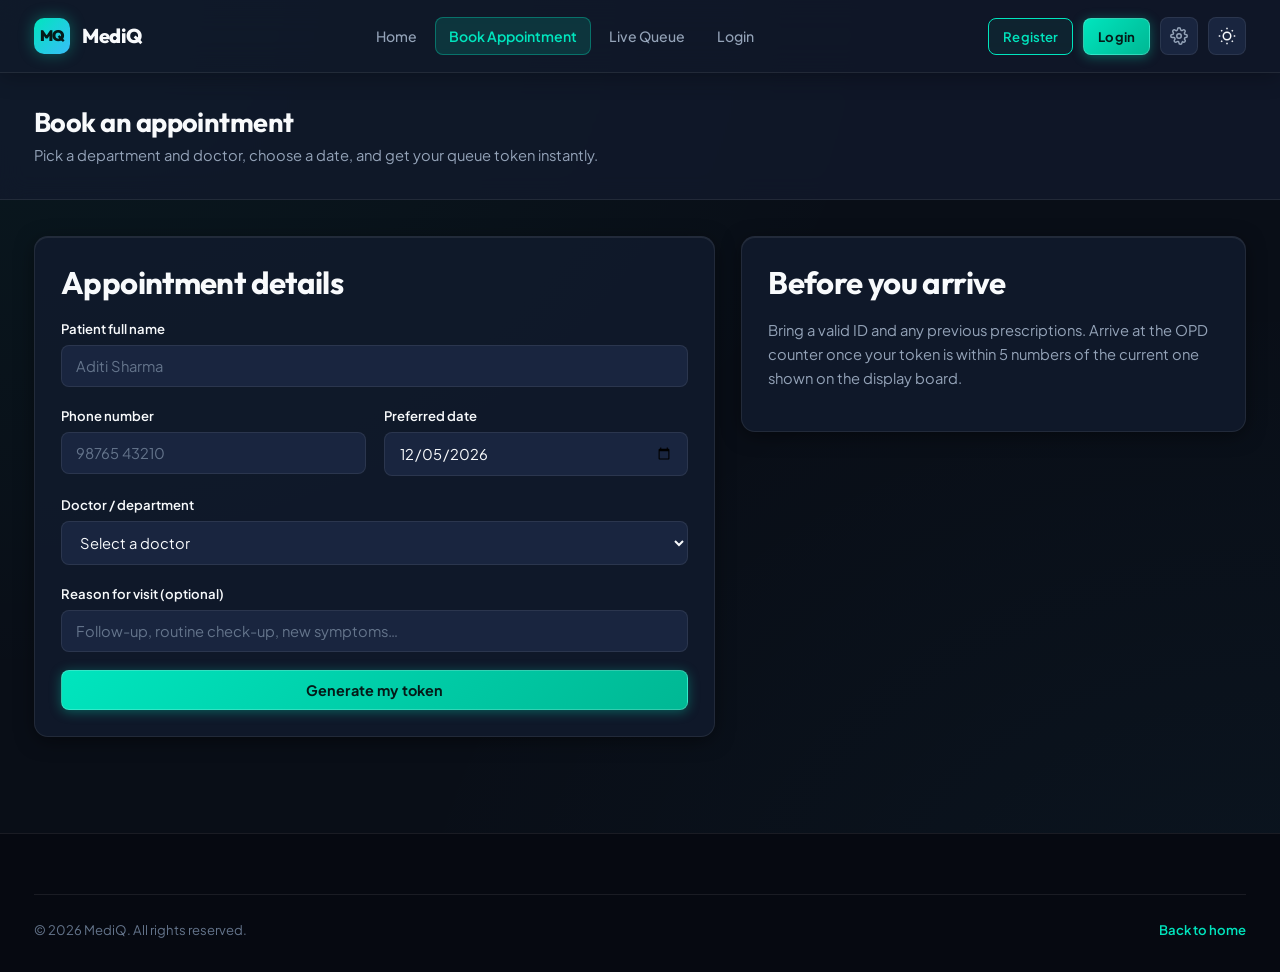
==== commit 5bfc5d64: "Update Modified files" ====
--- a/book-appointment.html
+++ b/book-appointment.html
@@ -3,7 +3,7 @@
 <head>
 <meta charset="UTF-8">
 <meta name="viewport" content="width=device-width, initial-scale=1.0">
-<title>Book Appointment — MediQueue</title>
+<title>Book Appointment — MediQ</title>
 <link rel="preconnect" href="https://fonts.googleapis.com">
 <link rel="preconnect" href="https://fonts.gstatic.com" crossorigin>
 <link href="https://fonts.googleapis.com/css2?family=JetBrains+Mono:wght@400;500;600;700;800&family=Outfit:wght@400;500;600;700;800;900&family=Plus+Jakarta+Sans:wght@300;400;500;600;700;800&display=swap" rel="stylesheet">
@@ -15,7 +15,7 @@
   <div class="container nav-inner">
     <a href="index.html" class="logo">
       <span class="logo-mark">MQ</span>
-      MediQueue
+      MediQ
     </a>
     <button class="nav-toggle" aria-label="Toggle navigation">
       <svg viewBox="0 0 24 24" fill="none" stroke="currentColor" stroke-width="2"><line x1="3" y1="6" x2="21" y2="6"/><line x1="3" y1="12" x2="21" y2="12"/><line x1="3" y1="18" x2="21" y2="18"/></svg>
@@ -114,7 +114,7 @@
 <footer>
   <div class="container">
     <div class="footer-bottom">
-      <span>© 2026 MediQueue. All rights reserved.</span>
+      <span>© 2026 MediQ. All rights reserved.</span>
       <span><a href="index.html" class="link-teal">Back to home</a></span>
     </div>
   </div>
